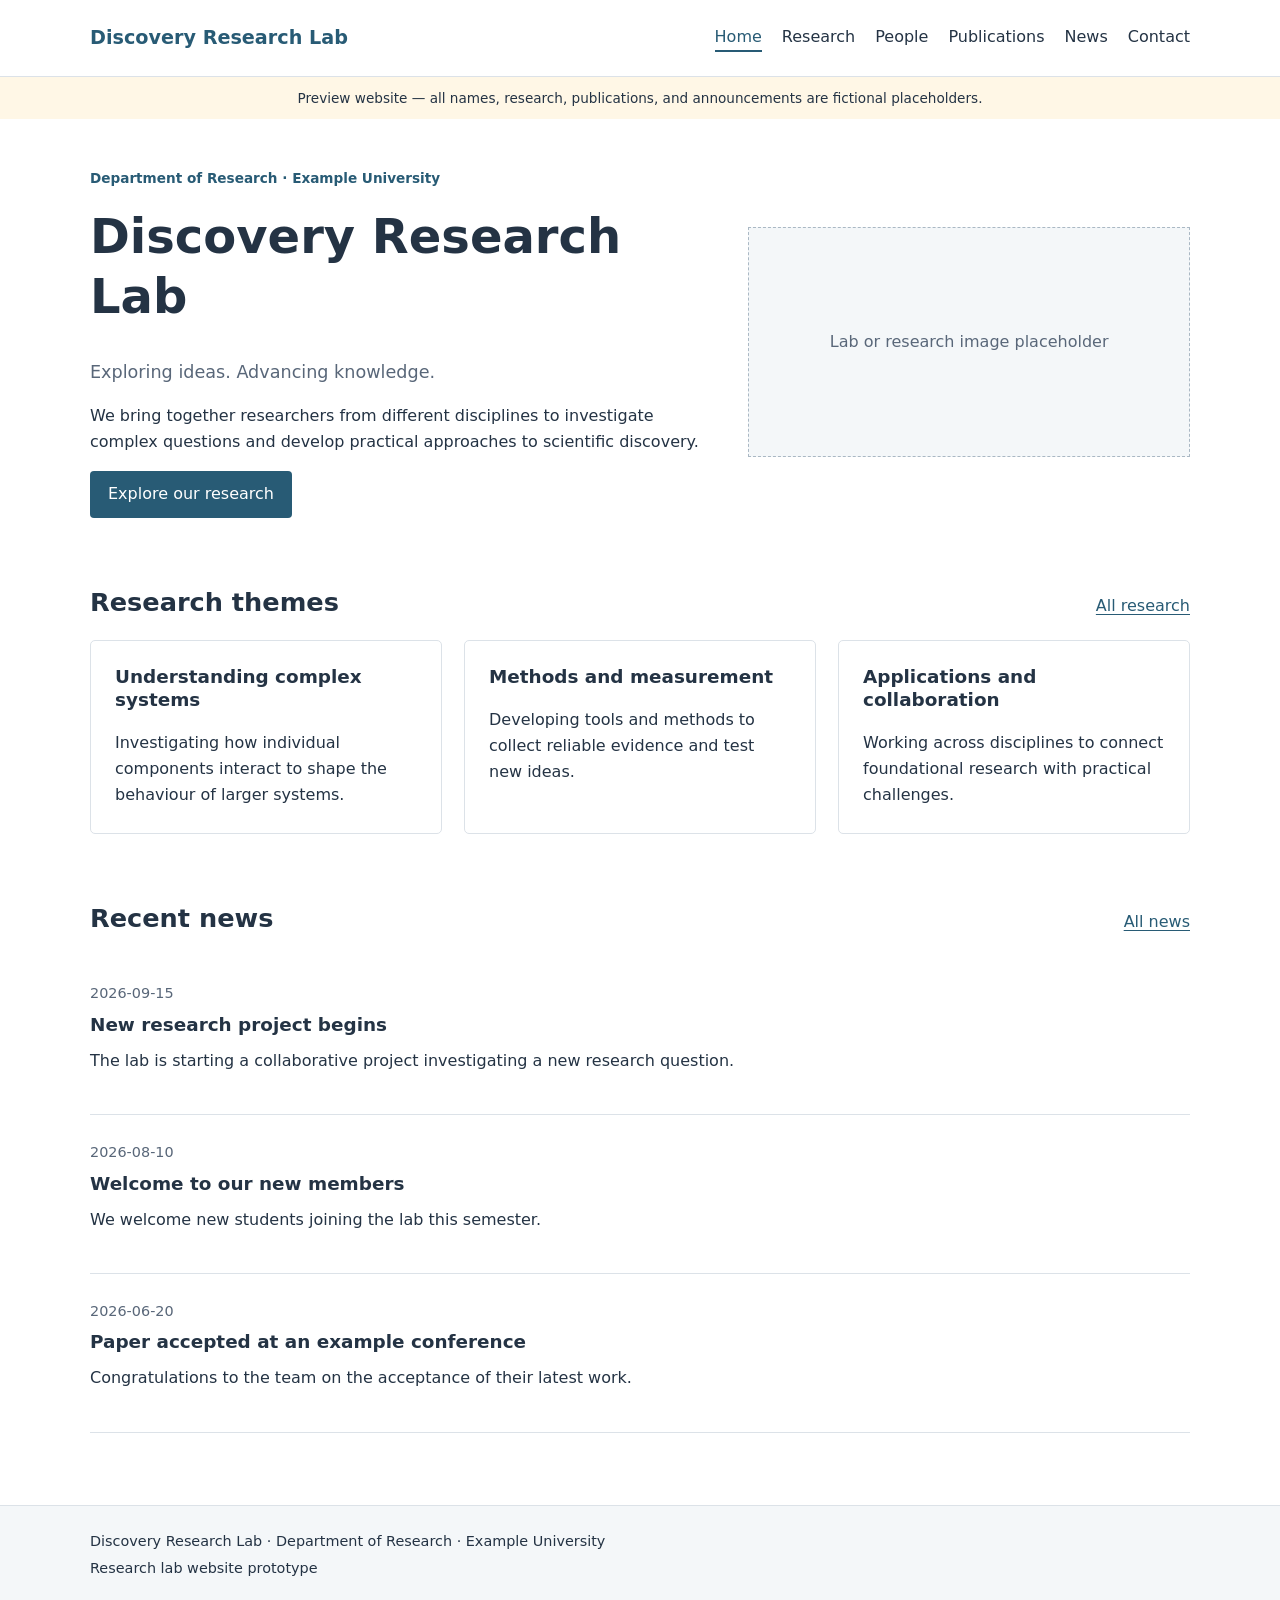
==== index.html @ 75588d53 "initial skeleton of the website" ====
<!doctype html>
<html lang="en">
<head>
<meta charset="utf-8">
<meta name="viewport" content="width=device-width, initial-scale=1">
<meta name="description" content="Research lab website prototype with sample content.">
<title>Home | Research Lab</title>
<link rel="stylesheet" href="assets/styles.css">
<script src="assets/site.js" defer></script>
</head>
<body data-page="index">
<a class="skip-link" href="#main">Skip to content</a>
<header class="site-header"><div class="container header-inner">
<a class="brand" href="index.html" id="lab-name">Research Lab</a>
<button class="menu-toggle" aria-label="Open navigation menu" aria-expanded="false" aria-controls="navigation" hidden><span class="menu-icon" aria-hidden="true"><span></span><span></span><span></span></span></button>
<nav id="navigation" aria-label="Main navigation"><a href="index.html" aria-current="page">Home</a><a href="research.html">Research</a><a href="people.html">People</a><a href="publications.html">Publications</a><a href="news.html">News</a><a href="contact.html">Contact</a></nav>
</div></header>
<div class="preview-banner" id="notice">Preview website — fictional sample content.</div>
<main id="main" class="container" tabindex="-1"><p role="status">Loading lab content…</p><noscript>This website needs JavaScript to display its content. Please enable JavaScript in your browser.</noscript></main>
<footer class="site-footer"><div class="container"><p id="footer-name">Research Lab</p><p>Research lab website prototype</p></div></footer>
</body>
</html>
---- assets/styles.css ----
:root { color-scheme: light; --ink: #243344; --muted: #596779; --line: #dce2e8; --accent: #285b75; --surface: #f4f7f9; }
* { box-sizing: border-box; }
body { margin: 0; color: var(--ink); background: white; font: 16px/1.65 system-ui, sans-serif; }
a { color: var(--accent); text-underline-offset: 3px; }
a:hover { text-decoration: underline; }
:focus-visible { outline: 3px solid #b55c13; outline-offset: 4px; }
.container { width: min(1100px, calc(100% - 40px)); margin-inline: auto; }
.site-header { border-bottom: 1px solid var(--line); }
.header-inner { display: flex; align-items: center; justify-content: space-between; gap: 24px; padding-block: 22px; flex-wrap: wrap; }
.brand { font-size: 1.2rem; font-weight: 700; text-decoration: none; }
nav { display: flex; flex-wrap: wrap; gap: 20px; }
nav a { color: var(--ink); text-decoration: none; }
nav a[aria-current] { color: var(--accent); border-bottom: 2px solid var(--accent); }
.preview-banner { background: #fff7e6; padding: 10px 20px; text-align: center; font-size: .85rem; }
main { padding-block: 48px 72px; min-height: 65vh; }
h1, h2, h3 { line-height: 1.25; }
h1 { font-size: clamp(2rem, 5vw, 3rem); margin-top: 0; }
h2 { font-size: 1.6rem; }
h3 { font-size: 1.15rem; }
p { margin-block: 0 16px; }
.lead { color: var(--muted); font-size: 1.1rem; max-width: 720px; }
.eyebrow { color: var(--accent); font-size: .85rem; font-weight: 600; }
.hero { display: grid; grid-template-columns: 1.4fr 1fr; align-items: center; gap: 40px; }
.placeholder { background: var(--surface); border: 1px dashed #aab8c4; display: grid; place-items: center; color: var(--muted); min-height: 230px; padding: 24px; text-align: center; }
section { margin-top: 48px; }
.grid { display: grid; grid-template-columns: repeat(3, minmax(0, 1fr)); gap: 22px; }
.card { border: 1px solid var(--line); border-radius: 5px; padding: 24px; overflow-wrap: anywhere; }
.card h3 { margin-top: 0; }
.card p:last-child { margin-bottom: 0; }
.section-heading { display: flex; justify-content: space-between; align-items: baseline; gap: 16px; flex-wrap: wrap; }
.list-item { padding-block: 24px; border-bottom: 1px solid var(--line); }
.list-item h3 { margin-block: 6px 12px; }
.meta { color: var(--muted); font-size: .9rem; }
.portrait { width: 100%; aspect-ratio: 4 / 3; object-fit: cover; min-height: 0; margin-bottom: 20px; }
.links { display: flex; gap: 20px; flex-wrap: wrap; }
.button { display: inline-block; padding: 10px 18px; background: var(--accent); color: white; border-radius: 4px; text-decoration: none; }
.address { white-space: pre-line; }
.site-footer { background: var(--surface); border-top: 1px solid var(--line); padding-block: 24px; font-size: .9rem; }
.site-footer p { margin-bottom: 4px; }
.skip-link { position: absolute; left: 12px; top: -100px; background: white; padding: 12px; z-index: 2; }
.skip-link:focus { top: 12px; }
.menu-toggle { display: none; width: 44px; height: 44px; padding: 10px; border: 0; background: transparent; color: var(--ink); cursor: pointer; border-radius: 4px; }
.menu-icon { display: flex; flex-direction: column; justify-content: center; gap: 5px; height: 100%; }
.menu-icon span { display: block; width: 24px; height: 2px; background: currentColor; }
.menu-toggle[aria-expanded="true"] .menu-icon span:first-child { transform: translateY(7px) rotate(45deg); }
.menu-toggle[aria-expanded="true"] .menu-icon span:nth-child(2) { opacity: 0; }
.menu-toggle[aria-expanded="true"] .menu-icon span:last-child { transform: translateY(-7px) rotate(-45deg); }
@media (max-width: 800px) { .grid { grid-template-columns: repeat(2, minmax(0, 1fr)); } .hero { grid-template-columns: 1fr; gap: 24px; } }
@media (max-width: 600px) {
  .container { width: calc(100% - 32px); } .header-inner { gap: 16px; }
  .brand { max-width: 70%; } .menu-toggle:not([hidden]) { display: block; }
  nav { width: 100%; flex-direction: column; gap: 12px; }
  nav[data-collapsed="true"] { display: none; }
  nav a { padding-block: 4px; } .grid { grid-template-columns: 1fr; }
  main { padding-block: 32px 48px; } section { margin-top: 36px; }
}
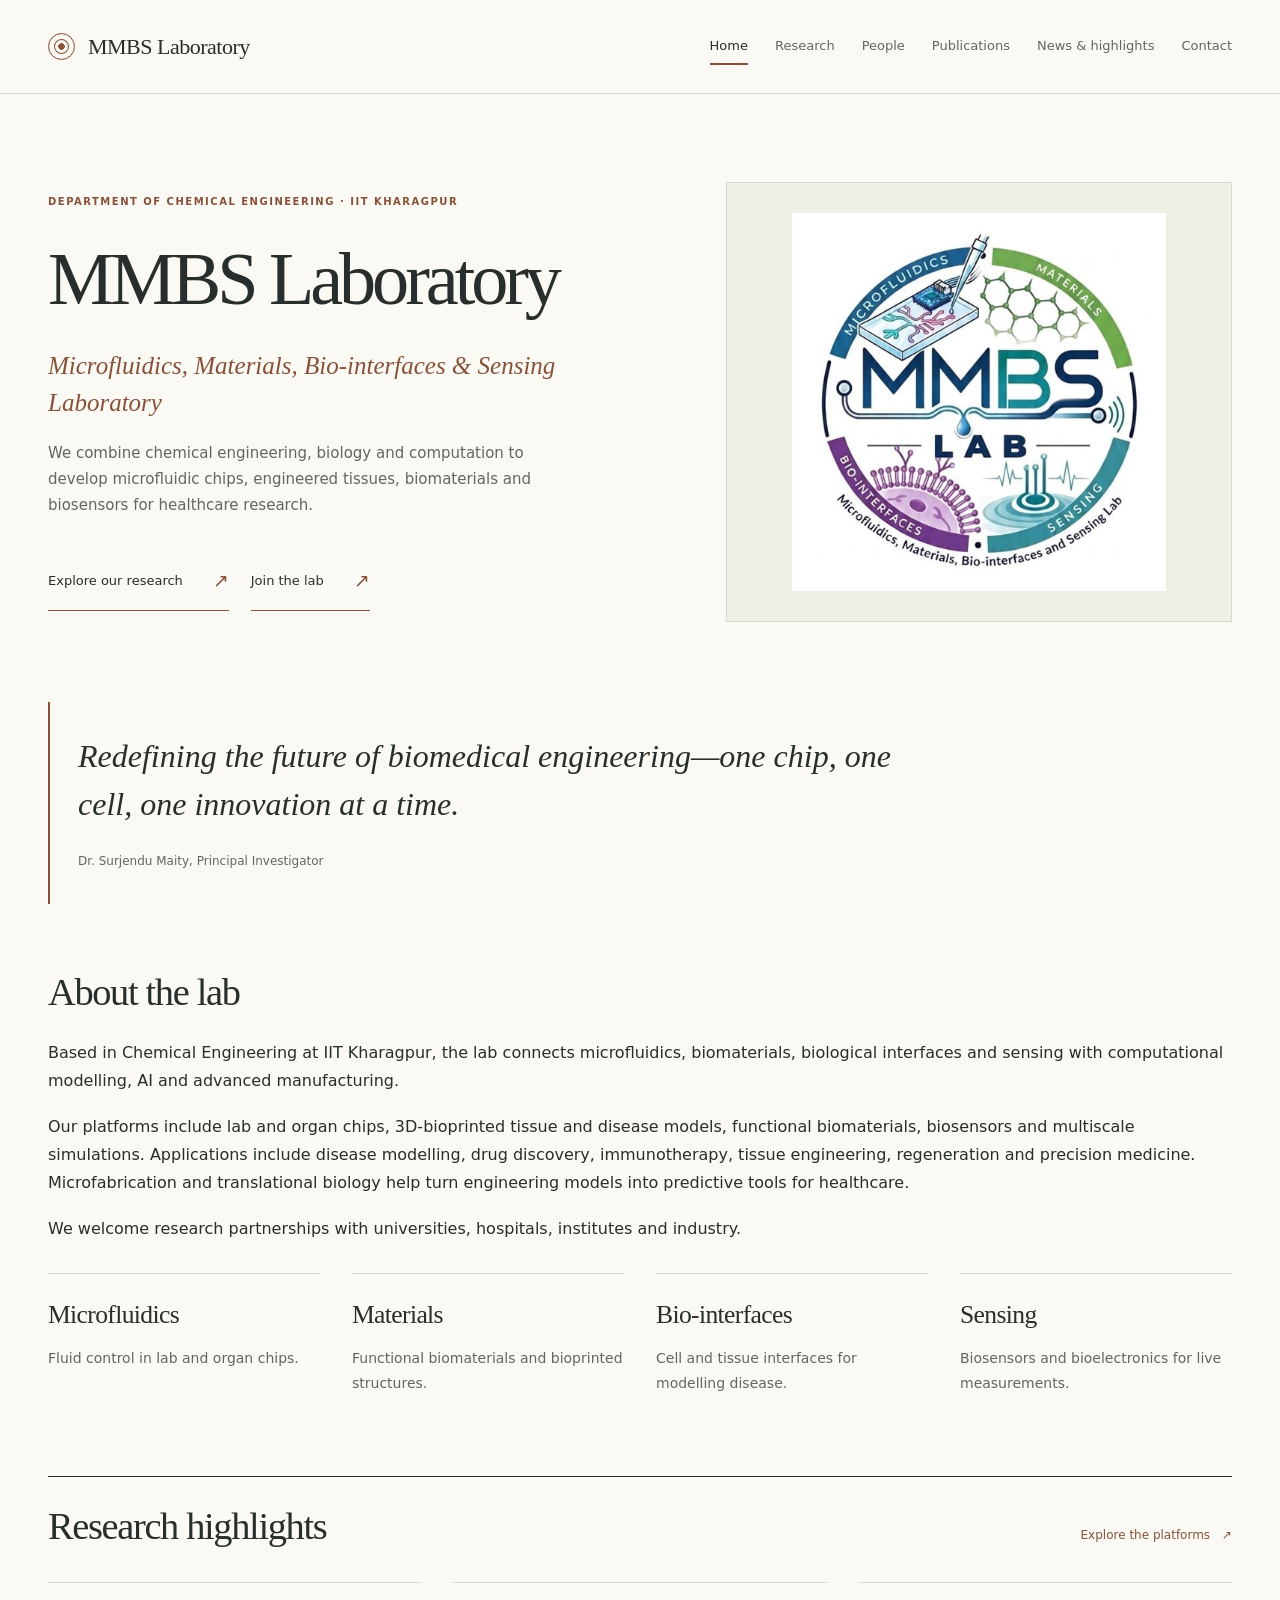
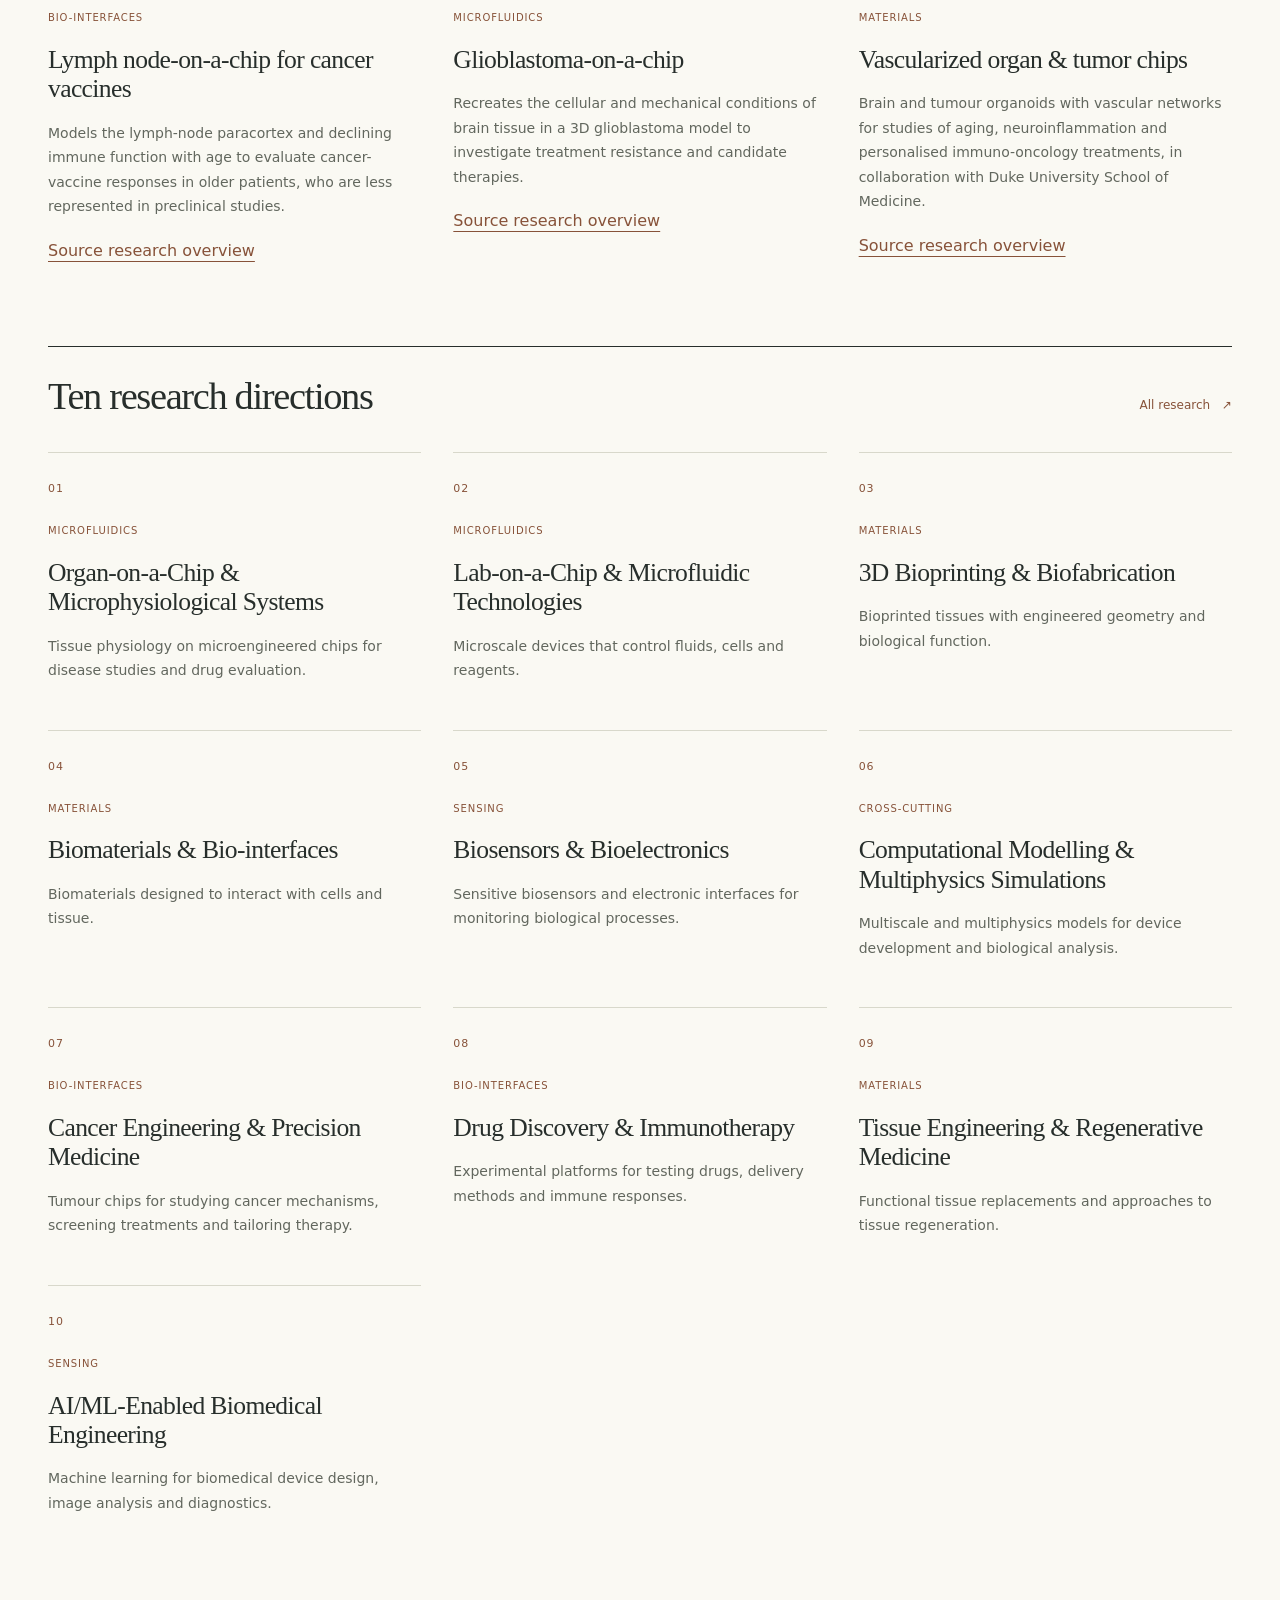
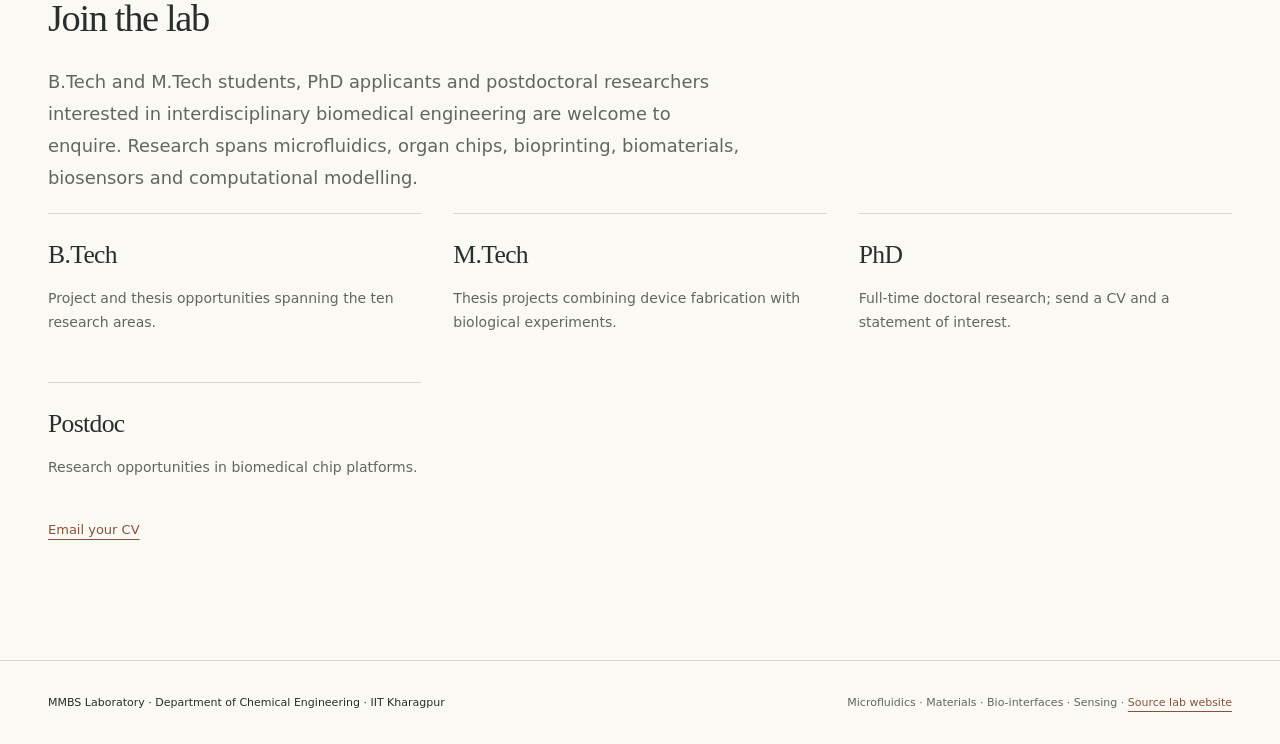
==== commit 6dc2904d: "Import MMBS lab content and update website UI" ====
--- a/index.html
+++ b/index.html
@@ -3,20 +3,21 @@
 <head>
 <meta charset="utf-8">
 <meta name="viewport" content="width=device-width, initial-scale=1">
-<meta name="description" content="Research lab website prototype with sample content.">
-<title>Home | Research Lab</title>
+<meta name="description" content="MMBS Laboratory at IIT Kharagpur: microfluidics, biomaterials, organ chips and biosensing, led by Dr. Surjendu Maity.">
+<title>Home | MMBS Laboratory</title>
+<link rel="icon" href="assets/images/mmbs-logo.png" type="image/png">
 <link rel="stylesheet" href="assets/styles.css">
 <script src="assets/site.js" defer></script>
 </head>
 <body data-page="index">
 <a class="skip-link" href="#main">Skip to content</a>
 <header class="site-header"><div class="container header-inner">
-<a class="brand" href="index.html" id="lab-name">Research Lab</a>
+<a class="brand" href="index.html" id="lab-name">MMBS Laboratory</a>
 <button class="menu-toggle" aria-label="Open navigation menu" aria-expanded="false" aria-controls="navigation" hidden><span class="menu-icon" aria-hidden="true"><span></span><span></span><span></span></span></button>
-<nav id="navigation" aria-label="Main navigation"><a href="index.html" aria-current="page">Home</a><a href="research.html">Research</a><a href="people.html">People</a><a href="publications.html">Publications</a><a href="news.html">News</a><a href="contact.html">Contact</a></nav>
+<nav id="navigation" aria-label="Main navigation"><a href="index.html" aria-current="page">Home</a><a href="research.html">Research</a><a href="people.html">People</a><a href="publications.html">Publications</a><a href="news.html">News &amp; highlights</a><a href="contact.html">Contact</a></nav>
 </div></header>
-<div class="preview-banner" id="notice">Preview website — fictional sample content.</div>
+<div class="preview-banner" id="notice" hidden></div>
 <main id="main" class="container" tabindex="-1"><p role="status">Loading lab content…</p><noscript>This website needs JavaScript to display its content. Please enable JavaScript in your browser.</noscript></main>
-<footer class="site-footer"><div class="container"><p id="footer-name">Research Lab</p><p>Research lab website prototype</p></div></footer>
+<footer class="site-footer"><div class="container"><p id="footer-name">MMBS Laboratory</p><p>Department of Chemical Engineering &middot; IIT Kharagpur</p></div></footer>
 </body>
 </html>
--- a/assets/styles.css
+++ b/assets/styles.css
@@ -1,56 +1,108 @@
-:root { color-scheme: light; --ink: #243344; --muted: #596779; --line: #dce2e8; --accent: #285b75; --surface: #f4f7f9; }
+/* Shared editorial identity for all six page shells. */
+:root { color-scheme: light; --ink: #272e2b; --muted: #62675e; --line: #d8d8cb; --accent: #875239; --surface: #efefe6; --paper: #faf9f3; --serif: Georgia, 'Times New Roman', serif; }
 * { box-sizing: border-box; }
-body { margin: 0; color: var(--ink); background: white; font: 16px/1.65 system-ui, sans-serif; }
-a { color: var(--accent); text-underline-offset: 3px; }
-a:hover { text-decoration: underline; }
-:focus-visible { outline: 3px solid #b55c13; outline-offset: 4px; }
-.container { width: min(1100px, calc(100% - 40px)); margin-inline: auto; }
+.hero > *, .grid > * { min-width: 0; }
+h1, h2, h3, .brand { overflow-wrap: anywhere; }
+body { margin: 0; color: var(--ink); background: var(--paper); font: 16px/1.75 'Segoe UI', system-ui, sans-serif; -webkit-font-smoothing: antialiased; }
+a { color: var(--accent); text-underline-offset: 5px; text-decoration-thickness: 1px; }
+a:hover { color: var(--ink); }
+:focus-visible { outline: 2px solid var(--accent); outline-offset: 5px; }
+::selection { background: #dfddc9; color: var(--ink); }
+[hidden] { display: none !important; }
+.container { width: min(1200px, calc(100% - 96px)); margin-inline: auto; }
 .site-header { border-bottom: 1px solid var(--line); }
-.header-inner { display: flex; align-items: center; justify-content: space-between; gap: 24px; padding-block: 22px; flex-wrap: wrap; }
-.brand { font-size: 1.2rem; font-weight: 700; text-decoration: none; }
-nav { display: flex; flex-wrap: wrap; gap: 20px; }
-nav a { color: var(--ink); text-decoration: none; }
-nav a[aria-current] { color: var(--accent); border-bottom: 2px solid var(--accent); }
-.preview-banner { background: #fff7e6; padding: 10px 20px; text-align: center; font-size: .85rem; }
-main { padding-block: 48px 72px; min-height: 65vh; }
-h1, h2, h3 { line-height: 1.25; }
-h1 { font-size: clamp(2rem, 5vw, 3rem); margin-top: 0; }
-h2 { font-size: 1.6rem; }
-h3 { font-size: 1.15rem; }
-p { margin-block: 0 16px; }
-.lead { color: var(--muted); font-size: 1.1rem; max-width: 720px; }
-.eyebrow { color: var(--accent); font-size: .85rem; font-weight: 600; }
-.hero { display: grid; grid-template-columns: 1.4fr 1fr; align-items: center; gap: 40px; }
-.placeholder { background: var(--surface); border: 1px dashed #aab8c4; display: grid; place-items: center; color: var(--muted); min-height: 230px; padding: 24px; text-align: center; }
-section { margin-top: 48px; }
-.grid { display: grid; grid-template-columns: repeat(3, minmax(0, 1fr)); gap: 22px; }
-.card { border: 1px solid var(--line); border-radius: 5px; padding: 24px; overflow-wrap: anywhere; }
-.card h3 { margin-top: 0; }
+.header-inner { display: flex; align-items: center; justify-content: space-between; gap: 32px; padding-block: 28px; flex-wrap: wrap; }
+.brand { display: flex; align-items: center; gap: 13px; max-width: 390px; font: 22px/1.25 var(--serif); letter-spacing: -.5px; color: var(--ink); text-decoration: none; }
+.brand::before { content: ''; flex: 0 0 25px; width: 25px; height: 25px; border: 1px solid var(--accent); border-radius: 50%; background: radial-gradient(circle at center, var(--accent) 0 3px, transparent 3.5px); box-shadow: inset 0 0 0 5px var(--paper), inset 0 0 0 6px var(--accent); }
+nav { display: flex; flex-wrap: wrap; gap: 27px; }
+nav a { position: relative; padding-block: 7px; color: var(--muted); font-size: 13px; text-decoration: none; }
+nav a:hover, nav a[aria-current] { color: var(--ink); }
+nav a[aria-current]::after { content: ''; position: absolute; height: 2px; background: var(--accent); left: 0; right: 0; bottom: 0; }
+.preview-banner { padding: 9px 24px; text-align: center; color: var(--muted); background: var(--surface); font-size: 11px; letter-spacing: .025em; border-bottom: 1px solid var(--line); }
+main { padding-block: 76px 100px; min-height: 70vh; }
+h1, h2, h3 { font-family: var(--serif); font-weight: 400; line-height: 1.15; }
+h1 { font-size: clamp(3rem, 5.8vw, 5.4rem); letter-spacing: -.055em; margin: 0 0 24px; max-width: 850px; }
+h2 { font-size: clamp(1.8rem, 3vw, 2.45rem); letter-spacing: -.035em; margin: 0 0 25px; }
+h3 { font-size: 1.6rem; letter-spacing: -.025em; }
+p { margin-block: 0 18px; }
+.lead { color: var(--muted); font-size: 1.12rem; max-width: 700px; line-height: 1.8; }
+.eyebrow { color: var(--accent); font-size: 10px; letter-spacing: .15em; text-transform: uppercase; font-weight: 600; margin-bottom: 27px; }
+.hero { display: grid; grid-template-columns: 1.2fr 1fr; align-items: center; gap: 70px; padding-block: 12px 32px; }
+.hero h1 { max-width: 650px; }
+.hero .lead { color: var(--accent); font: italic 25px/1.5 var(--serif); }
+.hero > div:first-child > p:not(.eyebrow):not(.lead) { max-width: 540px; color: var(--muted); font-size: 15px; }
+.placeholder { background: var(--surface); display: grid; place-items: center; color: var(--muted); min-height: 230px; padding: 24px; text-align: center; border: 1px solid var(--line); font-size: 12px; }
+.hero .placeholder { position: relative; min-height: 420px; overflow: hidden; padding: 24px; align-items: end; font-size: 10px; letter-spacing: .12em; text-transform: uppercase; background: repeating-linear-gradient(0deg, transparent 0 39px, #d8d8cb55 39px 40px), repeating-linear-gradient(90deg, transparent 0 39px, #d8d8cb55 39px 40px), var(--surface); }
+.hero .placeholder::before, .hero .placeholder::after { content: ''; position: absolute; width: 240px; height: 240px; top: 50%; left: 50%; border: 1px solid #879080; border-radius: 50%; }
+.hero .placeholder::before { transform: translate(-65%, -60%); box-shadow: 0 0 0 22px #efefe680, 0 0 0 23px #a1a58f, 0 0 0 45px #efefe680, 0 0 0 46px #b4b69e; }
+.hero .placeholder::after { transform: translate(-30%, -45%); border-color: var(--accent); background: radial-gradient(circle at 30% 25%, var(--accent) 0 4px, transparent 5px), radial-gradient(circle at 75% 65%, var(--ink) 0 3px, transparent 4px); }
+section { margin-top: 66px; }
+.section-heading { display: flex; justify-content: space-between; align-items: baseline; gap: 16px; flex-wrap: wrap; border-top: 1px solid var(--ink); padding-top: 27px; margin-bottom: 9px; }
+.section-heading > a { font-size: 12px; text-decoration: none; }
+.section-heading > a::after { content: ' ↗'; margin-left: 8px; }
+.grid { display: grid; grid-template-columns: repeat(3, minmax(0, 1fr)); gap: 32px; }
+.card { border-top: 1px solid var(--line); padding: 26px 0 15px; overflow-wrap: anywhere; }
+.card h3 { margin-top: 0; margin-bottom: 17px; }
+.card p { font-size: 14px; color: var(--muted); }
 .card p:last-child { margin-bottom: 0; }
-.section-heading { display: flex; justify-content: space-between; align-items: baseline; gap: 16px; flex-wrap: wrap; }
-.list-item { padding-block: 24px; border-bottom: 1px solid var(--line); }
-.list-item h3 { margin-block: 6px 12px; }
-.meta { color: var(--muted); font-size: .9rem; }
-.portrait { width: 100%; aspect-ratio: 4 / 3; object-fit: cover; min-height: 0; margin-bottom: 20px; }
-.links { display: flex; gap: 20px; flex-wrap: wrap; }
-.button { display: inline-block; padding: 10px 18px; background: var(--accent); color: white; border-radius: 4px; text-decoration: none; }
+body[data-page='index'] .research-directions { counter-reset: themes; }
+body[data-page='index'] .research-directions > .card::before { counter-increment: themes; content: counter(themes, decimal-leading-zero); display: block; font-size: 11px; letter-spacing: .08em; color: var(--accent); margin-bottom: 24px; }
+.list-item { padding-block: 27px; border-bottom: 1px solid var(--line); }
+.list-item h3 { margin-block: 8px 12px; max-width: 850px; }
+.list-item p { color: var(--muted); max-width: 850px; font-size: 14px; }
+.meta { color: var(--muted); font-size: 12px; letter-spacing: .03em; }
+time.meta { color: var(--accent); font-variant-numeric: tabular-nums; }
+.portrait { width: 100%; aspect-ratio: 4 / 3; object-fit: cover; min-height: 0; margin-bottom: 24px; }
+.placeholder.portrait { background: linear-gradient(135deg, #eeede2, #e0e3d7); border: 0; font-family: var(--serif); font-style: italic; color: #646c5d; }
+.links { display: flex; gap: 22px; flex-wrap: wrap; font-size: 12px; }
+.links:empty { display: none; }
+.button { display: inline-flex; align-items: center; gap: 30px; margin-top: 16px; padding: 12px 0; color: var(--ink); border-bottom: 1px solid var(--accent); font-size: 13px; text-decoration: none; }
+.button::after { content: '↗'; color: var(--accent); font-size: 19px; }
+.button:hover { color: var(--accent); }
 .address { white-space: pre-line; }
-.site-footer { background: var(--surface); border-top: 1px solid var(--line); padding-block: 24px; font-size: .9rem; }
-.site-footer p { margin-bottom: 4px; }
-.skip-link { position: absolute; left: 12px; top: -100px; background: white; padding: 12px; z-index: 2; }
+body[data-page='research'] main > section { padding-top: 30px; border-top: 1px solid var(--line); }
+body[data-page='publications'] main > section { display: grid; grid-template-columns: 140px minmax(0, 1fr); column-gap: 35px; border-top: 1px solid var(--ink); padding-top: 24px; }
+body[data-page='publications'] main > section > h2 { grid-column: 1; grid-row: 1; color: var(--accent); font-style: italic; }
+body[data-page='publications'] .list-item { grid-column: 2; padding-top: 0; margin-bottom: 25px; }
+body[data-page='contact'] .card h2 { font-size: 1.65rem; }
+body[data-page='contact'] .card a { overflow-wrap: anywhere; }
+.site-footer { border-top: 1px solid var(--line); padding-block: 32px; color: var(--muted); font-size: 11px; }
+.site-footer .container { display: flex; justify-content: space-between; align-items: baseline; gap: 24px; }
+.site-footer p { margin: 0; }
+.site-footer #footer-name { color: var(--ink); }
+.skip-link { position: absolute; left: 12px; top: -100px; background: var(--paper); padding: 12px; z-index: 2; }
 .skip-link:focus { top: 12px; }
-.menu-toggle { display: none; width: 44px; height: 44px; padding: 10px; border: 0; background: transparent; color: var(--ink); cursor: pointer; border-radius: 4px; }
+.menu-toggle { display: none; width: 44px; height: 44px; padding: 10px; border: 1px solid var(--line); background: transparent; color: var(--ink); cursor: pointer; }
 .menu-icon { display: flex; flex-direction: column; justify-content: center; gap: 5px; height: 100%; }
-.menu-icon span { display: block; width: 24px; height: 2px; background: currentColor; }
-.menu-toggle[aria-expanded="true"] .menu-icon span:first-child { transform: translateY(7px) rotate(45deg); }
-.menu-toggle[aria-expanded="true"] .menu-icon span:nth-child(2) { opacity: 0; }
-.menu-toggle[aria-expanded="true"] .menu-icon span:last-child { transform: translateY(-7px) rotate(-45deg); }
-@media (max-width: 800px) { .grid { grid-template-columns: repeat(2, minmax(0, 1fr)); } .hero { grid-template-columns: 1fr; gap: 24px; } }
-@media (max-width: 600px) {
-  .container { width: calc(100% - 32px); } .header-inner { gap: 16px; }
-  .brand { max-width: 70%; } .menu-toggle:not([hidden]) { display: block; }
-  nav { width: 100%; flex-direction: column; gap: 12px; }
-  nav[data-collapsed="true"] { display: none; }
-  nav a { padding-block: 4px; } .grid { grid-template-columns: 1fr; }
-  main { padding-block: 32px 48px; } section { margin-top: 36px; }
-}
+.menu-icon span { display: block; width: 22px; height: 1px; background: currentColor; }
+.menu-toggle[aria-expanded='true'] .menu-icon span:first-child { transform: translateY(6px) rotate(45deg); }
+.menu-toggle[aria-expanded='true'] .menu-icon span:nth-child(2) { opacity: 0; }
+.menu-toggle[aria-expanded='true'] .menu-icon span:last-child { transform: translateY(-6px) rotate(-45deg); }
+@media (max-width: 1000px) { .container { width: calc(100% - 64px); } .header-inner { gap: 20px; } nav { gap: 20px; } .hero { gap: 35px; } .hero .placeholder { min-height: 360px; } }
+@media (max-width: 800px) { .grid { grid-template-columns: repeat(2, minmax(0, 1fr)); } .hero { grid-template-columns: 1fr; gap: 35px; } .hero .placeholder { min-height: 330px; } .header-inner { padding-block: 20px; } main { padding-block: 50px 70px; } }
+@media (max-width: 600px) { .container { width: calc(100% - 40px); } .header-inner { gap: 15px; } .brand { max-width: 75%; font-size: 19px; } .menu-toggle:not([hidden]) { display: block; } nav { width: 100%; flex-direction: column; gap: 5px; padding-top: 8px; } nav[data-collapsed='true'] { display: none; } nav a { padding-block: 9px; } nav a[aria-current]::after { right: auto; width: 24px; } .grid { grid-template-columns: 1fr; gap: 16px; } main { padding-block: 38px 56px; } h1 { font-size: 3.1rem; } section { margin-top: 44px; } .hero { padding-top: 0; } .hero .placeholder { min-height: 320px; } .preview-banner { font-size: 10px; padding-inline: 20px; } .site-footer .container { flex-direction: column; gap: 8px; } body[data-page='publications'] main > section { grid-template-columns: 1fr; gap: 0; } body[data-page='publications'] main > section > h2 { grid-row: auto; } body[data-page='publications'] .list-item { grid-column: 1; } }
+@media print { body { background: white; color: black; } .container { width: 100%; } .menu-toggle, .preview-banner, .hero .placeholder { display: none !important; } main { padding-block: 24px; } .card, .list-item { break-inside: avoid; } .site-footer { margin-top: 24px; } }
+
+/* Content extensions share the same editorial system. */
+p.meta, .card p.meta, .list-item p.meta { font-size: 12px; }
+.list-item, .lead, .preview-banner, .site-footer p { min-width: 0; overflow-wrap: anywhere; }
+.hero-image { display: block; width: 100%; max-height: 440px; object-fit: contain; padding: 30px; background: var(--surface); border: 1px solid var(--line); }
+blockquote { margin: 48px 0 0; padding: 30px 0 30px 28px; border-left: 2px solid var(--accent); max-width: 850px; }
+blockquote p { font: italic clamp(1.4rem, 3vw, 2rem)/1.5 var(--serif); }
+blockquote cite { font-size: 12px; color: var(--muted); font-style: normal; }
+.pillars { grid-template-columns: repeat(4, minmax(0, 1fr)); margin-top: 30px; }
+.card p.tag { font-size: 10px; text-transform: uppercase; letter-spacing: .09em; color: var(--accent); }
+.person-card { display: grid; grid-template-columns: minmax(180px, 280px) minmax(0, 1fr); gap: 40px; }
+.person-card:not(:has(.portrait)) { grid-template-columns: 1fr; }
+.person-card .portrait { aspect-ratio: 3 / 4; }
+.person-card h4 { font-size: 12px; font-weight: 600; margin-top: 28px; }
+.timeline { list-style: none; padding: 0; margin: 0 0 24px; }
+.timeline li { display: grid; grid-template-columns: 140px minmax(0, 1fr); gap: 20px; border-top: 1px solid var(--line); padding-block: 12px; font-size: 13px; }
+.timeline strong { font-weight: 500; color: var(--accent); }
+.timeline span { color: var(--muted); }
+.contact-grid { grid-template-columns: repeat(2, minmax(0, 1fr)); }
+.join-action { margin-top: 24px; font-size: 13px; }
+.empty-state { padding-block: 24px; color: var(--muted); }
+@media (max-width: 800px) { .pillars { grid-template-columns: repeat(2, minmax(0, 1fr)); } .person-card { gap: 24px; grid-template-columns: 200px minmax(0, 1fr); } }
+@media (max-width: 600px) { .pillars, .contact-grid, .person-card { grid-template-columns: 1fr; } .person-card .portrait { max-width: 280px; } .timeline li { grid-template-columns: 1fr; gap: 4px; } .hero-image { max-height: 340px; padding: 20px; } }
+@media print { #navigation { display: none !important; } .hero-image { max-height: 240px; } }
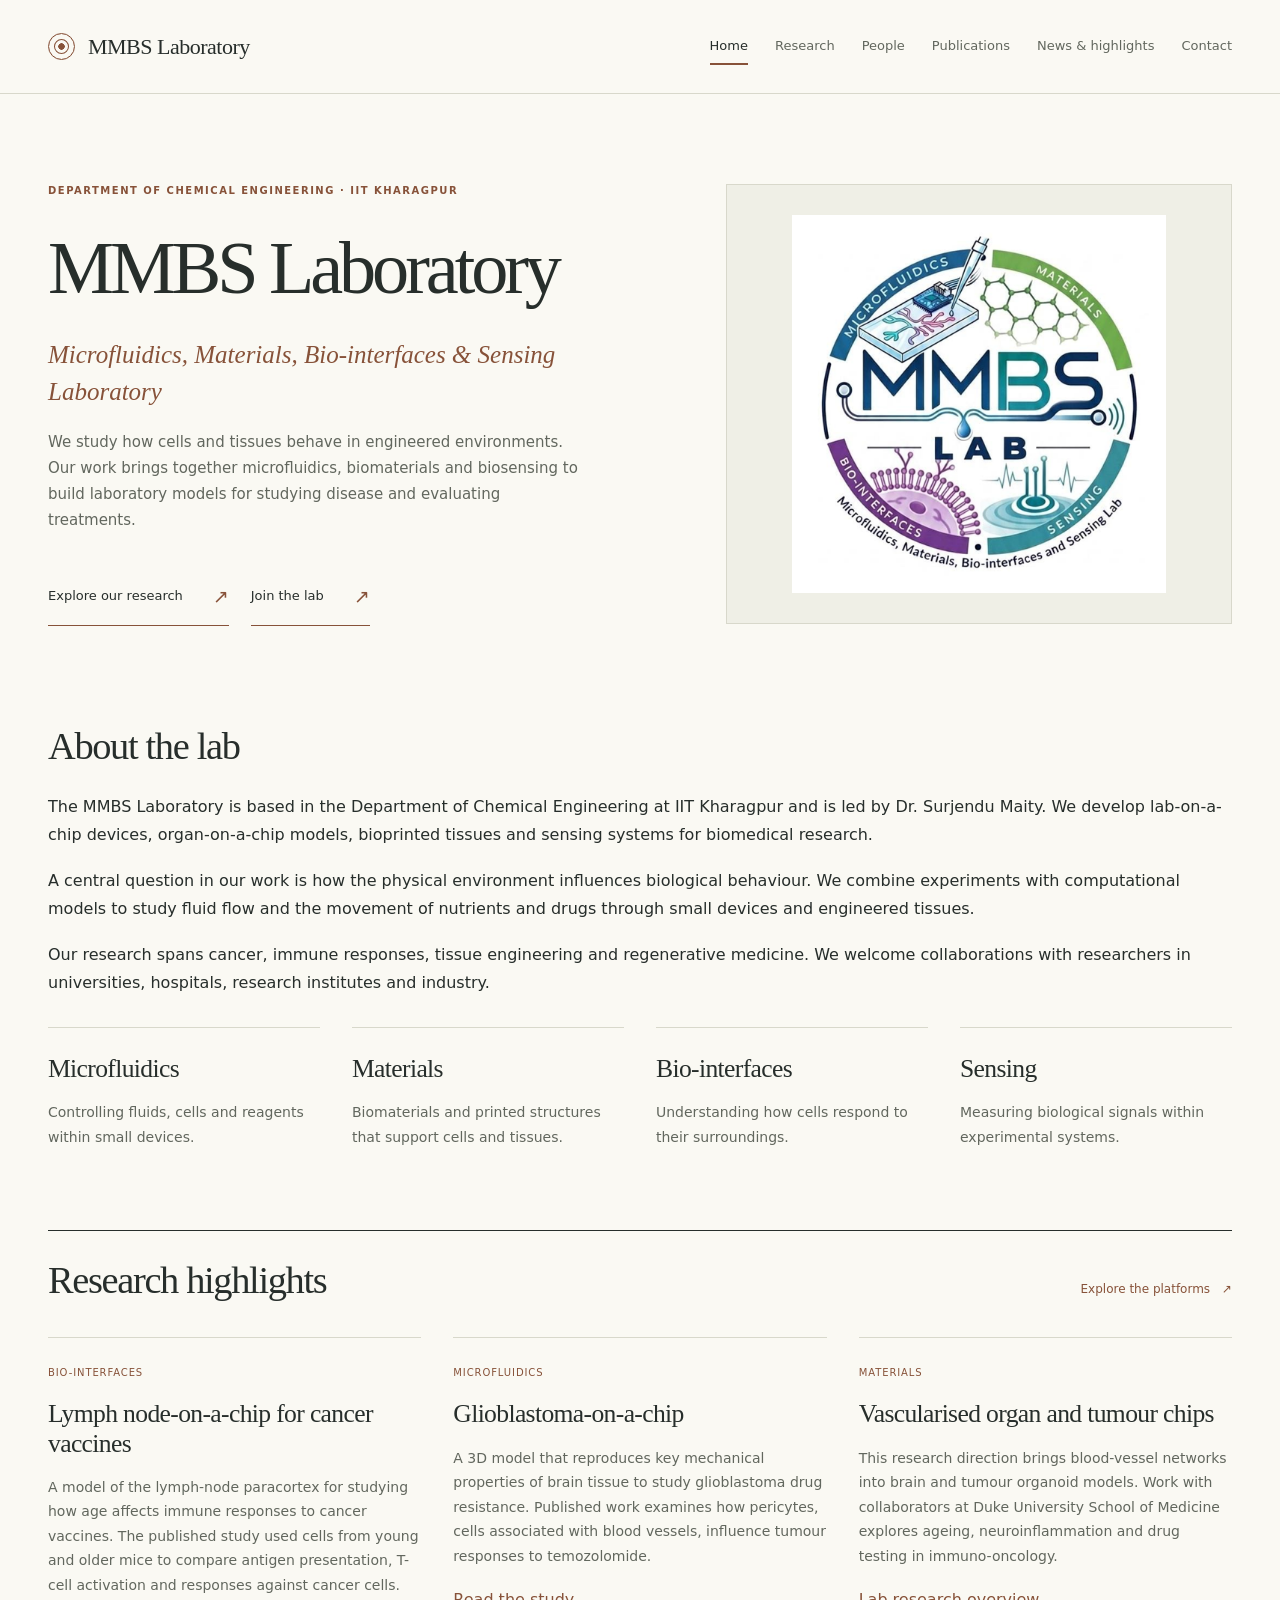
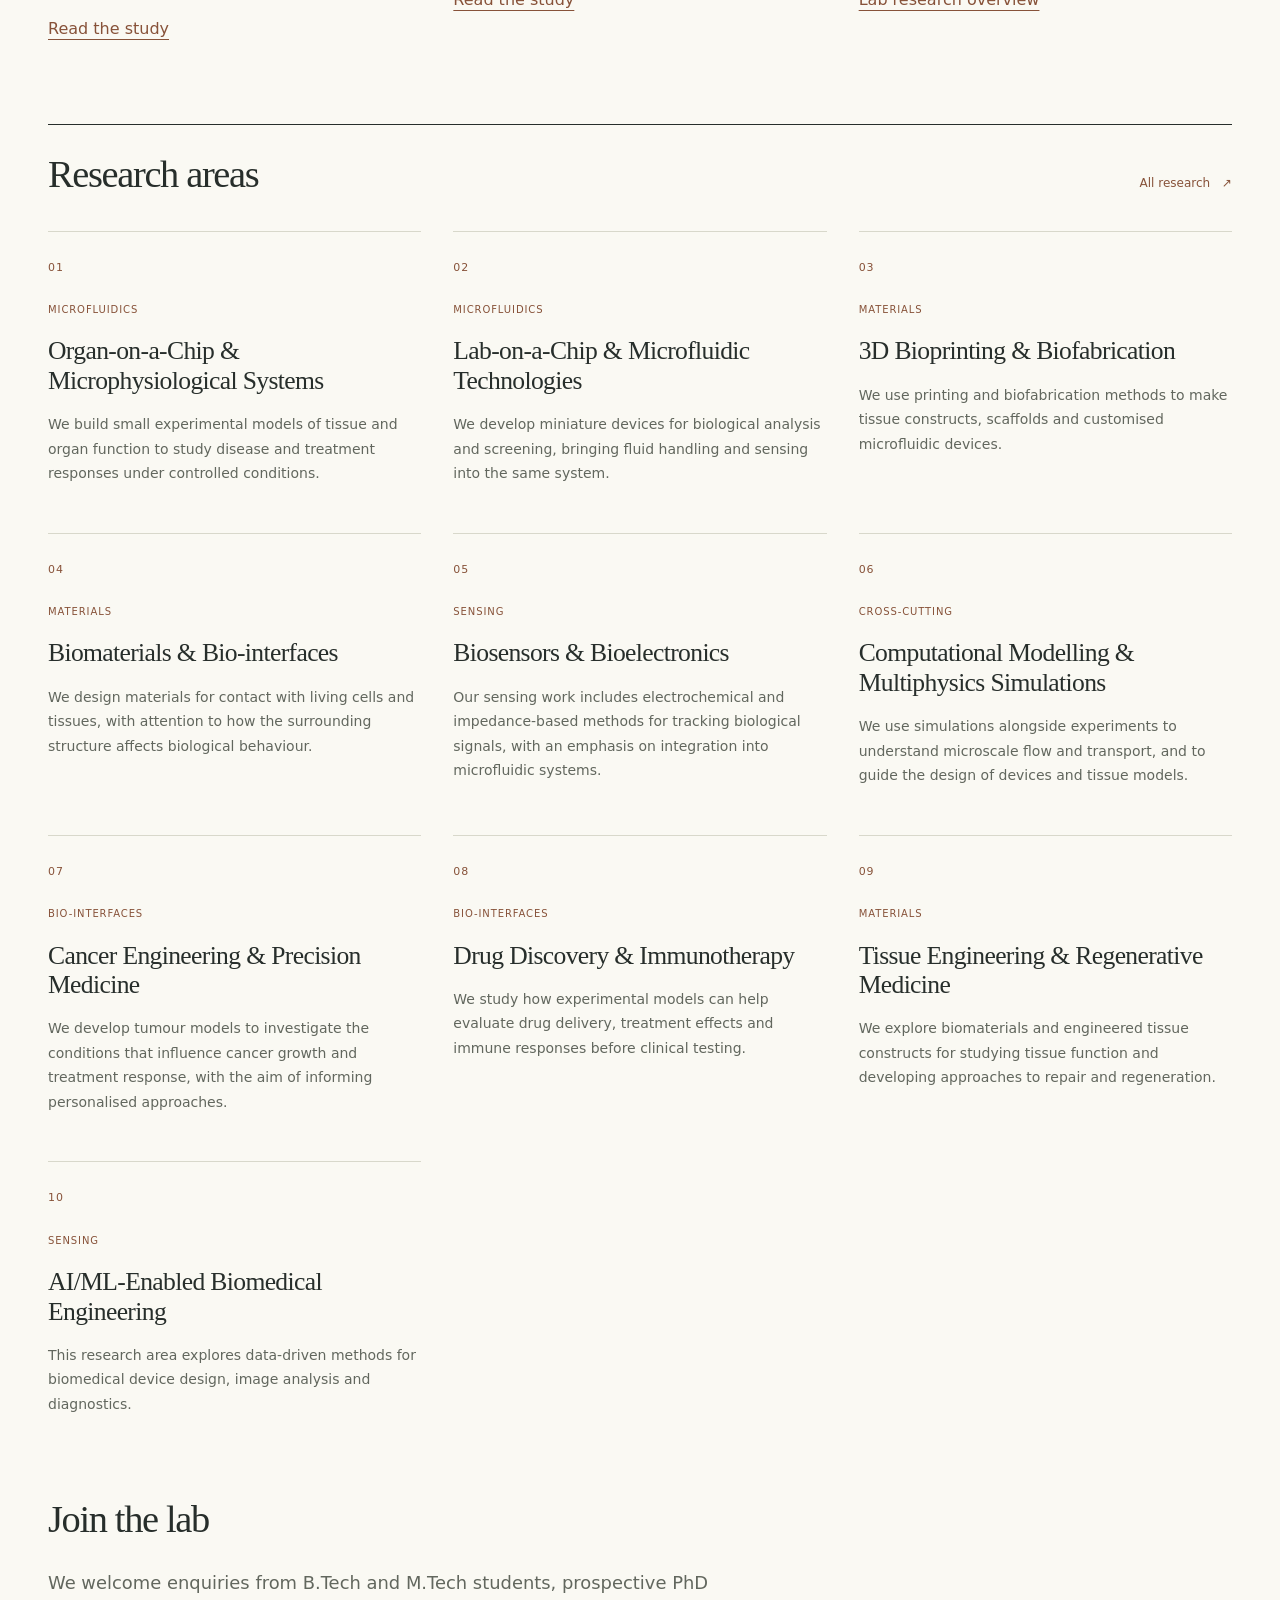
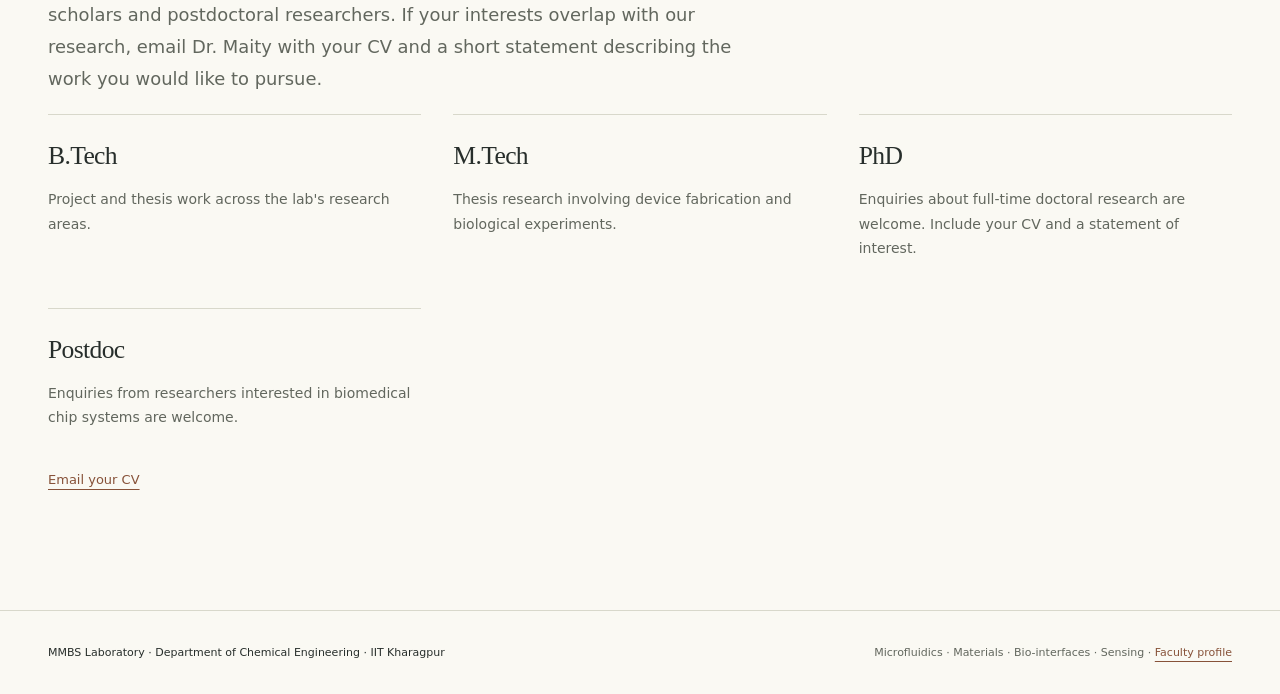
==== commit 8b8a36f8: "Refine lab copy and document factual sources" ====
--- a/index.html
+++ b/index.html
@@ -3,7 +3,7 @@
 <head>
 <meta charset="utf-8">
 <meta name="viewport" content="width=device-width, initial-scale=1">
-<meta name="description" content="MMBS Laboratory at IIT Kharagpur: microfluidics, biomaterials, organ chips and biosensing, led by Dr. Surjendu Maity.">
+<meta name="description" content="Microfluidic devices, tissue models and biosensors for biomedical research. MMBS Laboratory, Chemical Engineering, IIT Kharagpur.">
 <title>Home | MMBS Laboratory</title>
 <link rel="icon" href="assets/images/mmbs-logo.png" type="image/png">
 <link rel="stylesheet" href="assets/styles.css">
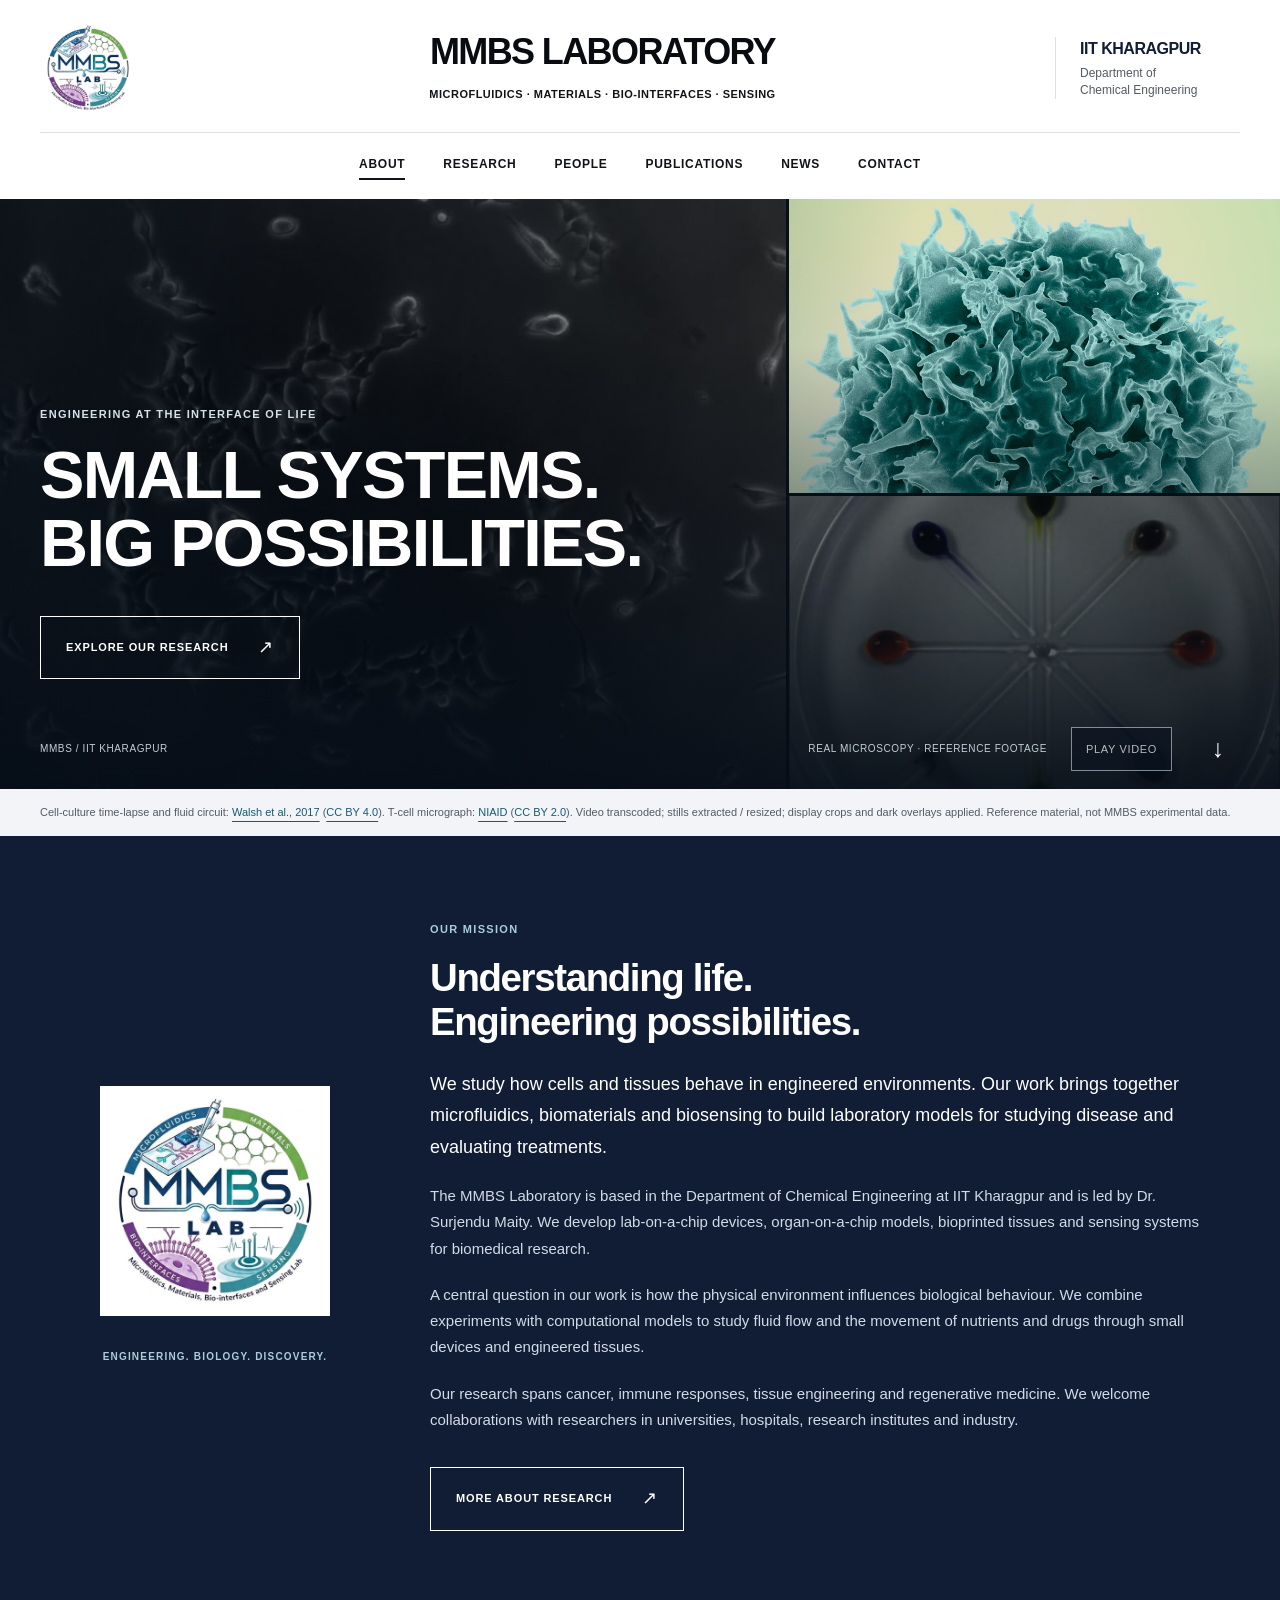
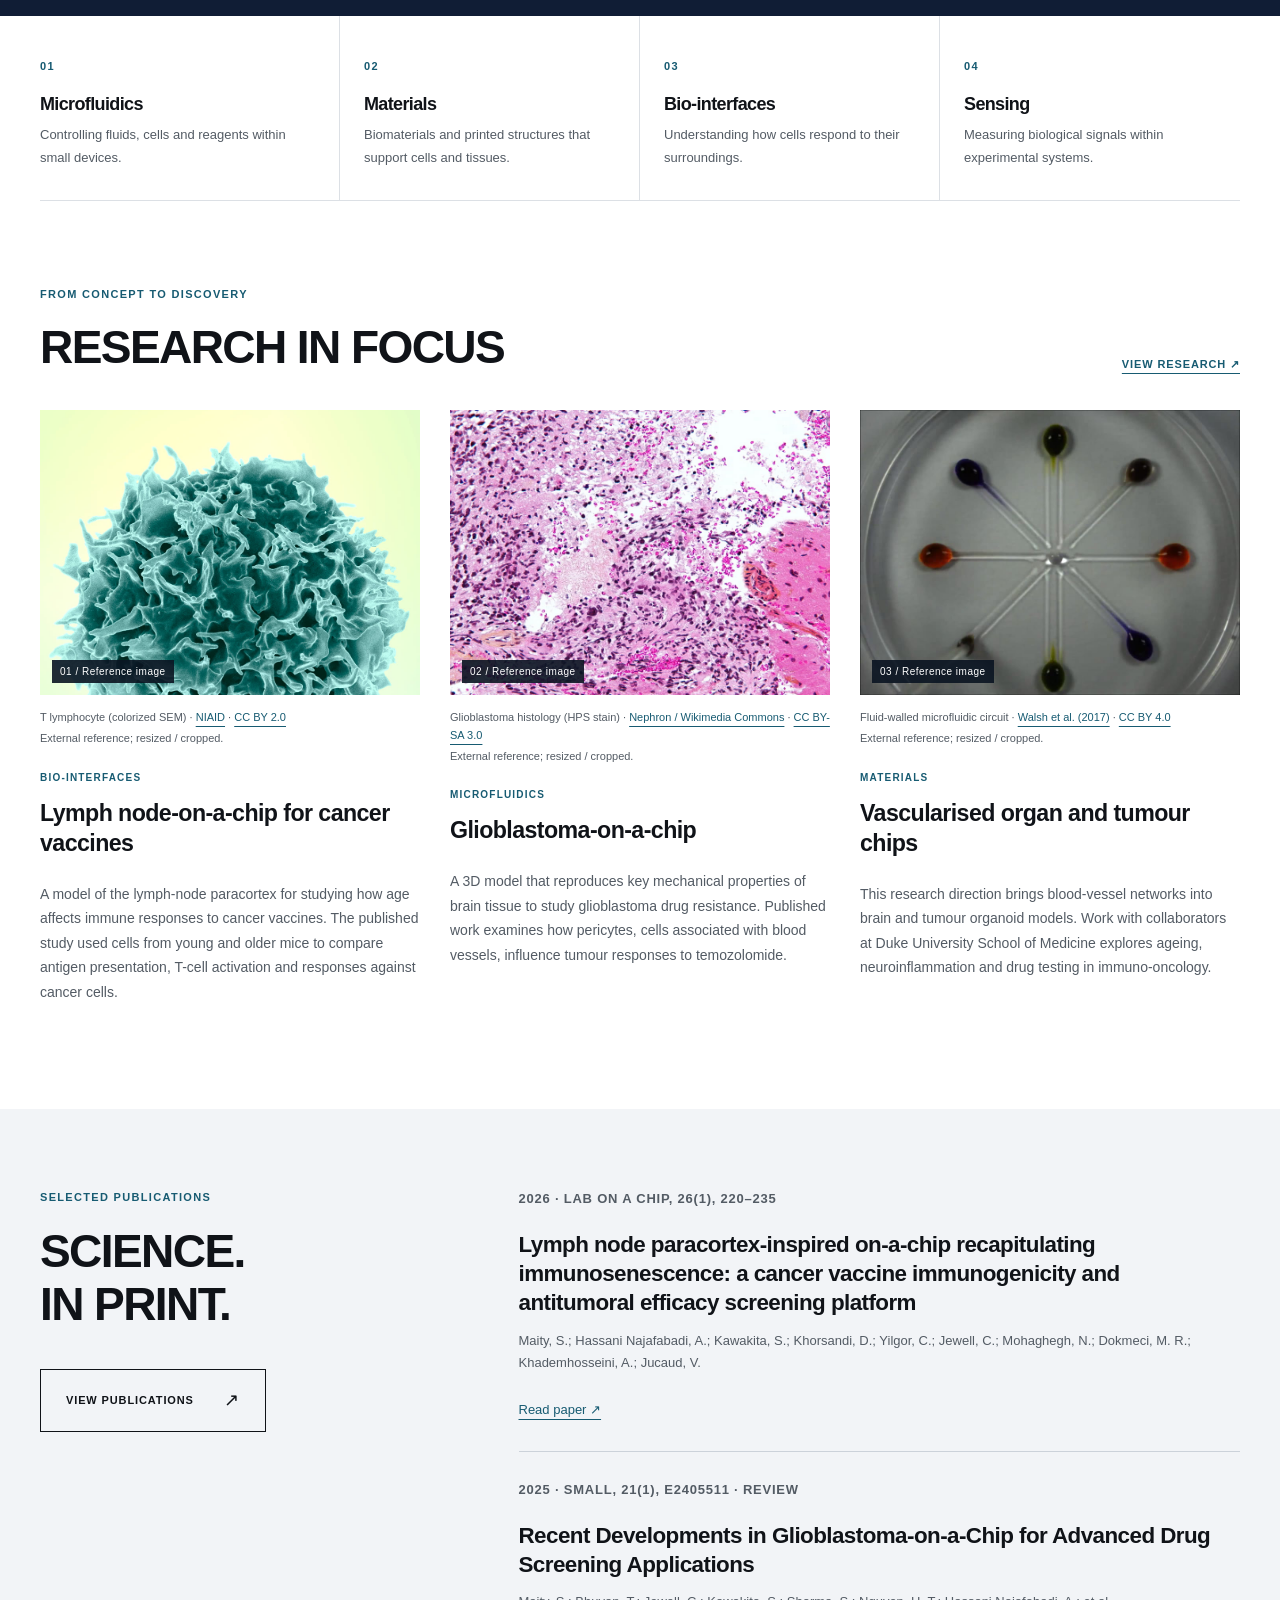
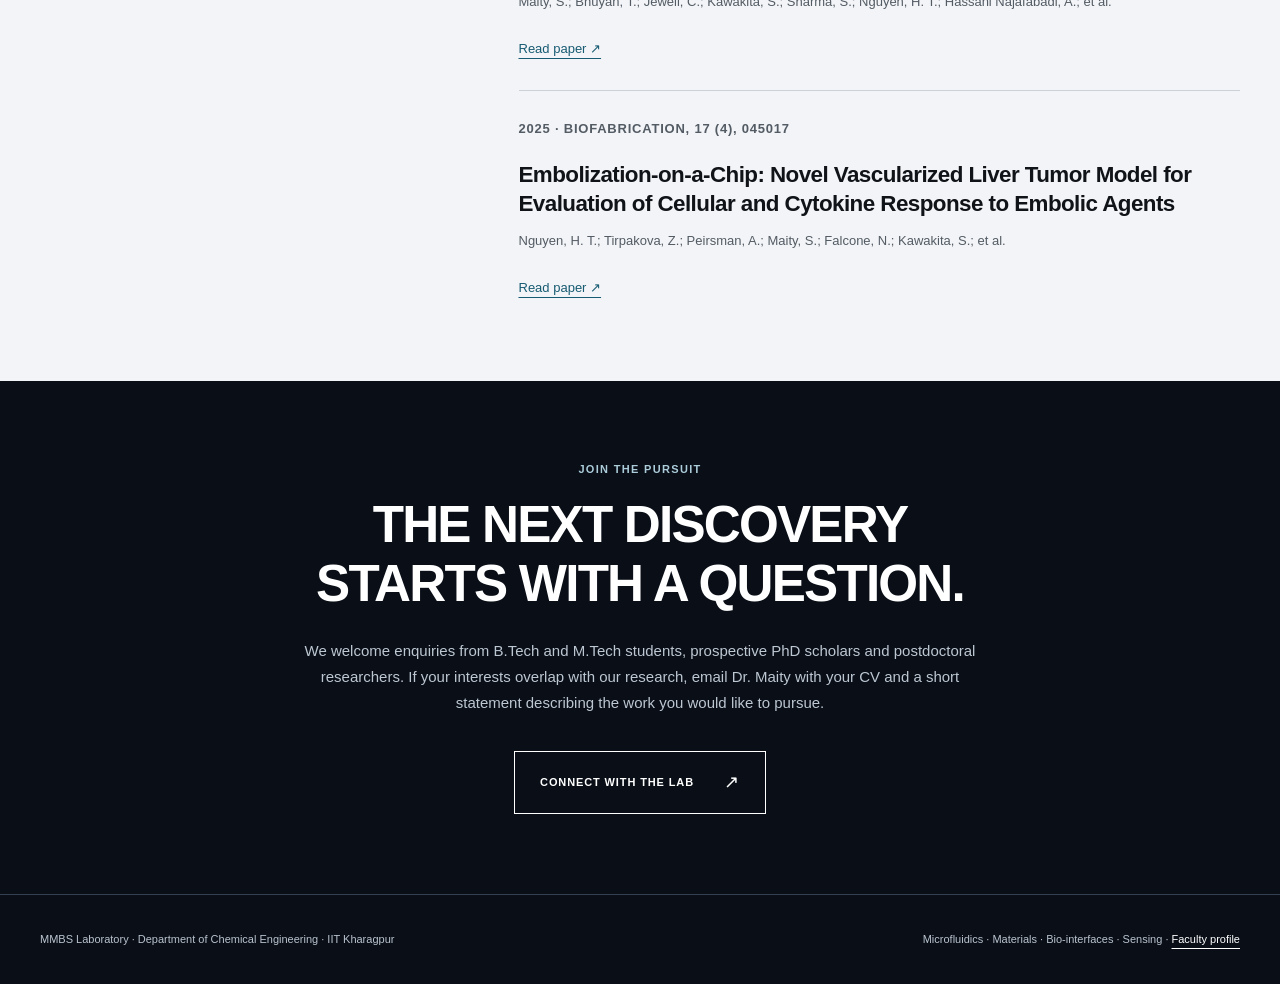
==== commit 8ab0f4b5: "Add media assets and verification scripts - Introduced a new video asset: cell-culture.mp4. - Create" ====
--- a/index.html
+++ b/index.html
@@ -6,15 +6,18 @@
 <meta name="description" content="Microfluidic devices, tissue models and biosensors for biomedical research. MMBS Laboratory, Chemical Engineering, IIT Kharagpur.">
 <title>Home | MMBS Laboratory</title>
 <link rel="icon" href="assets/images/mmbs-logo.png" type="image/png">
-<link rel="stylesheet" href="assets/styles.css">
-<script src="assets/site.js" defer></script>
+<link rel="stylesheet" href="assets/styles.css?v=20261016-header3">
+<script src="assets/hero-video.js?v=20261016-header3" defer></script>
+<script src="assets/site.js?v=20261016-header3" defer></script>
 </head>
 <body data-page="index">
 <a class="skip-link" href="#main">Skip to content</a>
 <header class="site-header"><div class="container header-inner">
-<a class="brand" href="index.html" id="lab-name">MMBS Laboratory</a>
+<a class="lab-emblem" href="index.html?v=20261016-header3" aria-label="MMBS Laboratory home"><img src="assets/images/mmbs-logo.png" alt="MMBS Laboratory emblem" width="116" height="116"></a>
+<div class="header-identity"><a class="brand" href="index.html?v=20261016-header3" id="lab-name">MMBS Laboratory</a><p>Microfluidics &middot; Materials &middot; Bio-interfaces &middot; Sensing</p></div>
+<div class="header-institution"><strong>IIT KHARAGPUR</strong><span>Department of<br>Chemical Engineering</span></div>
 <button class="menu-toggle" aria-label="Open navigation menu" aria-expanded="false" aria-controls="navigation" hidden><span class="menu-icon" aria-hidden="true"><span></span><span></span><span></span></span></button>
-<nav id="navigation" aria-label="Main navigation"><a href="index.html" aria-current="page">Home</a><a href="research.html">Research</a><a href="people.html">People</a><a href="publications.html">Publications</a><a href="news.html">News &amp; highlights</a><a href="contact.html">Contact</a></nav>
+<nav id="navigation" aria-label="Main navigation"><a href="index.html?v=20261016-header3" aria-current="page">About</a><a href="research.html?v=20261016-header3">Research</a><a href="people.html?v=20261016-header3">People</a><a href="publications.html?v=20261016-header3">Publications</a><a href="news.html?v=20261016-header3">News</a><a href="contact.html?v=20261016-header3">Contact</a></nav>
 </div></header>
 <div class="preview-banner" id="notice" hidden></div>
 <main id="main" class="container" tabindex="-1"><p role="status">Loading lab content…</p><noscript>This website needs JavaScript to display its content. Please enable JavaScript in your browser.</noscript></main>
--- a/assets/styles.css
+++ b/assets/styles.css
@@ -1,108 +1,310 @@
-/* Shared editorial identity for all six page shells. */
-:root { color-scheme: light; --ink: #272e2b; --muted: #62675e; --line: #d8d8cb; --accent: #875239; --surface: #efefe6; --paper: #faf9f3; --serif: Georgia, 'Times New Roman', serif; }
+/* MMBS: an institutional masthead with a bold, image-led research presentation. */
+:root { color-scheme: light; --ink: #101318; --muted: #535b64; --line: #dce0e5; --paper: #fff; --surface: #f2f4f7; --navy: #101d35; --accent: #175b72; --ease: cubic-bezier(.16,1,.3,1); }
 * { box-sizing: border-box; }
-.hero > *, .grid > * { min-width: 0; }
-h1, h2, h3, .brand { overflow-wrap: anywhere; }
-body { margin: 0; color: var(--ink); background: var(--paper); font: 16px/1.75 'Segoe UI', system-ui, sans-serif; -webkit-font-smoothing: antialiased; }
+body { margin: 0; background: var(--paper); color: var(--ink); font: 16px/1.75 Arial, Helvetica, sans-serif; -webkit-font-smoothing: antialiased; }
+[hidden] { display: none !important; }
+img { max-width: 100%; }
 a { color: var(--accent); text-underline-offset: 5px; text-decoration-thickness: 1px; }
 a:hover { color: var(--ink); }
-:focus-visible { outline: 2px solid var(--accent); outline-offset: 5px; }
-::selection { background: #dfddc9; color: var(--ink); }
-[hidden] { display: none !important; }
-.container { width: min(1200px, calc(100% - 96px)); margin-inline: auto; }
-.site-header { border-bottom: 1px solid var(--line); }
-.header-inner { display: flex; align-items: center; justify-content: space-between; gap: 32px; padding-block: 28px; flex-wrap: wrap; }
-.brand { display: flex; align-items: center; gap: 13px; max-width: 390px; font: 22px/1.25 var(--serif); letter-spacing: -.5px; color: var(--ink); text-decoration: none; }
-.brand::before { content: ''; flex: 0 0 25px; width: 25px; height: 25px; border: 1px solid var(--accent); border-radius: 50%; background: radial-gradient(circle at center, var(--accent) 0 3px, transparent 3.5px); box-shadow: inset 0 0 0 5px var(--paper), inset 0 0 0 6px var(--accent); }
-nav { display: flex; flex-wrap: wrap; gap: 27px; }
-nav a { position: relative; padding-block: 7px; color: var(--muted); font-size: 13px; text-decoration: none; }
-nav a:hover, nav a[aria-current] { color: var(--ink); }
-nav a[aria-current]::after { content: ''; position: absolute; height: 2px; background: var(--accent); left: 0; right: 0; bottom: 0; }
-.preview-banner { padding: 9px 24px; text-align: center; color: var(--muted); background: var(--surface); font-size: 11px; letter-spacing: .025em; border-bottom: 1px solid var(--line); }
-main { padding-block: 76px 100px; min-height: 70vh; }
-h1, h2, h3 { font-family: var(--serif); font-weight: 400; line-height: 1.15; }
-h1 { font-size: clamp(3rem, 5.8vw, 5.4rem); letter-spacing: -.055em; margin: 0 0 24px; max-width: 850px; }
-h2 { font-size: clamp(1.8rem, 3vw, 2.45rem); letter-spacing: -.035em; margin: 0 0 25px; }
-h3 { font-size: 1.6rem; letter-spacing: -.025em; }
-p { margin-block: 0 18px; }
-.lead { color: var(--muted); font-size: 1.12rem; max-width: 700px; line-height: 1.8; }
-.eyebrow { color: var(--accent); font-size: 10px; letter-spacing: .15em; text-transform: uppercase; font-weight: 600; margin-bottom: 27px; }
-.hero { display: grid; grid-template-columns: 1.2fr 1fr; align-items: center; gap: 70px; padding-block: 12px 32px; }
-.hero h1 { max-width: 650px; }
-.hero .lead { color: var(--accent); font: italic 25px/1.5 var(--serif); }
-.hero > div:first-child > p:not(.eyebrow):not(.lead) { max-width: 540px; color: var(--muted); font-size: 15px; }
-.placeholder { background: var(--surface); display: grid; place-items: center; color: var(--muted); min-height: 230px; padding: 24px; text-align: center; border: 1px solid var(--line); font-size: 12px; }
-.hero .placeholder { position: relative; min-height: 420px; overflow: hidden; padding: 24px; align-items: end; font-size: 10px; letter-spacing: .12em; text-transform: uppercase; background: repeating-linear-gradient(0deg, transparent 0 39px, #d8d8cb55 39px 40px), repeating-linear-gradient(90deg, transparent 0 39px, #d8d8cb55 39px 40px), var(--surface); }
-.hero .placeholder::before, .hero .placeholder::after { content: ''; position: absolute; width: 240px; height: 240px; top: 50%; left: 50%; border: 1px solid #879080; border-radius: 50%; }
-.hero .placeholder::before { transform: translate(-65%, -60%); box-shadow: 0 0 0 22px #efefe680, 0 0 0 23px #a1a58f, 0 0 0 45px #efefe680, 0 0 0 46px #b4b69e; }
-.hero .placeholder::after { transform: translate(-30%, -45%); border-color: var(--accent); background: radial-gradient(circle at 30% 25%, var(--accent) 0 4px, transparent 5px), radial-gradient(circle at 75% 65%, var(--ink) 0 3px, transparent 4px); }
-section { margin-top: 66px; }
-.section-heading { display: flex; justify-content: space-between; align-items: baseline; gap: 16px; flex-wrap: wrap; border-top: 1px solid var(--ink); padding-top: 27px; margin-bottom: 9px; }
-.section-heading > a { font-size: 12px; text-decoration: none; }
-.section-heading > a::after { content: ' ↗'; margin-left: 8px; }
-.grid { display: grid; grid-template-columns: repeat(3, minmax(0, 1fr)); gap: 32px; }
-.card { border-top: 1px solid var(--line); padding: 26px 0 15px; overflow-wrap: anywhere; }
-.card h3 { margin-top: 0; margin-bottom: 17px; }
-.card p { font-size: 14px; color: var(--muted); }
-.card p:last-child { margin-bottom: 0; }
-body[data-page='index'] .research-directions { counter-reset: themes; }
-body[data-page='index'] .research-directions > .card::before { counter-increment: themes; content: counter(themes, decimal-leading-zero); display: block; font-size: 11px; letter-spacing: .08em; color: var(--accent); margin-bottom: 24px; }
-.list-item { padding-block: 27px; border-bottom: 1px solid var(--line); }
-.list-item h3 { margin-block: 8px 12px; max-width: 850px; }
-.list-item p { color: var(--muted); max-width: 850px; font-size: 14px; }
-.meta { color: var(--muted); font-size: 12px; letter-spacing: .03em; }
-time.meta { color: var(--accent); font-variant-numeric: tabular-nums; }
-.portrait { width: 100%; aspect-ratio: 4 / 3; object-fit: cover; min-height: 0; margin-bottom: 24px; }
-.placeholder.portrait { background: linear-gradient(135deg, #eeede2, #e0e3d7); border: 0; font-family: var(--serif); font-style: italic; color: #646c5d; }
-.links { display: flex; gap: 22px; flex-wrap: wrap; font-size: 12px; }
+:focus-visible { outline: 3px solid #2589b0; outline-offset: 5px; }
+::selection { color: white; background: #175b72; }
+.container { width: min(1200px, calc(100% - 80px)); margin-inline: auto; }
+h1, h2, h3, h4 { line-height: 1.15; margin: 0 0 24px; font-weight: 700; letter-spacing: -.035em; overflow-wrap: anywhere; }
+h1 { font-size: clamp(2.7rem, 5.5vw, 4.5rem); }
+h2 { font-size: clamp(2rem, 3.6vw, 3.1rem); }
+h3 { font-size: 1.45rem; line-height: 1.3; letter-spacing: -.025em; }
+p { margin: 0 0 20px; }
+.eyebrow, .meta, .pillar-number, .area-number { font-size: 11px; font-weight: 700; text-transform: uppercase; letter-spacing: .12em; line-height: 1.6; }
+.eyebrow { color: var(--accent); margin-bottom: 18px; }
+.meta { color: var(--muted); letter-spacing: .06em; }
+.standfirst, .lead { font-size: 20px; line-height: 1.65; }
+.button { display: inline-flex; position: relative; justify-content: center; align-items: center; gap: 30px; min-height: 54px; padding: 15px 25px; margin-top: 14px; border: 1px solid currentColor; color: var(--ink); text-decoration: none; text-transform: uppercase; font-size: 11px; font-weight: 700; letter-spacing: .08em; }
+.button::after { content: '↗'; font-size: 18px; font-weight: 400; }
+.button:hover, .button:focus-visible { background: var(--ink); border-color: var(--ink); color: white; }
+.text-link { text-transform: uppercase; font-size: 11px; font-weight: 700; letter-spacing: .08em; }
+.links { display: flex; flex-wrap: wrap; gap: 8px 24px; font-size: 13px; }
+.links a { min-height: 44px; display: inline-flex; align-items: center; overflow-wrap: anywhere; }
 .links:empty { display: none; }
-.button { display: inline-flex; align-items: center; gap: 30px; margin-top: 16px; padding: 12px 0; color: var(--ink); border-bottom: 1px solid var(--accent); font-size: 13px; text-decoration: none; }
-.button::after { content: '↗'; color: var(--accent); font-size: 19px; }
-.button:hover { color: var(--accent); }
-.address { white-space: pre-line; }
-body[data-page='research'] main > section { padding-top: 30px; border-top: 1px solid var(--line); }
-body[data-page='publications'] main > section { display: grid; grid-template-columns: 140px minmax(0, 1fr); column-gap: 35px; border-top: 1px solid var(--ink); padding-top: 24px; }
-body[data-page='publications'] main > section > h2 { grid-column: 1; grid-row: 1; color: var(--accent); font-style: italic; }
-body[data-page='publications'] .list-item { grid-column: 2; padding-top: 0; margin-bottom: 25px; }
-body[data-page='contact'] .card h2 { font-size: 1.65rem; }
-body[data-page='contact'] .card a { overflow-wrap: anywhere; }
-.site-footer { border-top: 1px solid var(--line); padding-block: 32px; color: var(--muted); font-size: 11px; }
-.site-footer .container { display: flex; justify-content: space-between; align-items: baseline; gap: 24px; }
-.site-footer p { margin: 0; }
-.site-footer #footer-name { color: var(--ink); }
-.skip-link { position: absolute; left: 12px; top: -100px; background: var(--paper); padding: 12px; z-index: 2; }
-.skip-link:focus { top: 12px; }
-.menu-toggle { display: none; width: 44px; height: 44px; padding: 10px; border: 1px solid var(--line); background: transparent; color: var(--ink); cursor: pointer; }
-.menu-icon { display: flex; flex-direction: column; justify-content: center; gap: 5px; height: 100%; }
-.menu-icon span { display: block; width: 22px; height: 1px; background: currentColor; }
+/* The prominent lab identity and separate nav follow the reference's hierarchy. */
+.site-header { background: white; }
+.header-inner { display: grid; grid-template-columns: 110px minmax(0,1fr) 185px; align-items: center; gap: 16px 28px; padding-top: 20px; }
+.lab-emblem { display: block; line-height: 0; }
+.lab-emblem img { display: block; width: 96px; height: 96px; object-fit: contain; }
+.header-identity { grid-column: 2; grid-row: 1; min-width: 0; text-align: center; }
+.lab-emblem { grid-column: 1; grid-row: 1; }
+.header-institution { grid-column: 3; grid-row: 1; }
+/* Older cached page shells place the wordmark directly inside the header. */
+.header-inner > .brand { grid-column: 1 / -1; grid-row: 1; display: block; width: 100%; min-width: 0; text-align: center; padding: 18px 0; }
+.brand { font-size: clamp(26px, 3vw, 36px); font-weight: 800; text-transform: uppercase; letter-spacing: -.045em; line-height: 1.1; color: #080b10; text-decoration: none; }
+.header-identity p { font-size: 11px; font-weight: 700; letter-spacing: .045em; text-transform: uppercase; margin: 12px 0 0; }
+.header-institution { border-left: 1px solid var(--line); padding-left: 24px; line-height: 1.45; }
+.header-institution strong { display: block; color: var(--navy); font-size: 16px; letter-spacing: -.03em; }
+.header-institution span { display: block; font-size: 12px; color: var(--muted); margin-top: 5px; }
+nav { grid-column: 1 / -1; display: flex; justify-content: center; gap: 38px; border-top: 1px solid var(--line); padding: 9px 0 12px; }
+nav a { position: relative; padding: 12px 0; font-size: 12px; font-weight: 600; color: var(--ink); text-transform: uppercase; letter-spacing: .06em; text-decoration: none; }
+nav a::after { content: ''; position: absolute; left: 0; right: 0; bottom: 7px; height: 2px; background: var(--ink); transform: scaleX(0); transform-origin: left; }
+nav a[aria-current]::after, nav a:hover::after, nav a:focus-visible::after { transform: scaleX(1); }
+.menu-toggle { display: none; width: 44px; height: 44px; padding: 10px; color: var(--ink); background: white; border: 1px solid var(--line); cursor: pointer; }
+.menu-icon { display: flex; flex-direction: column; gap: 5px; justify-content: center; height: 100%; }
+.menu-icon span { width: 22px; height: 1px; display: block; background: currentColor; }
 .menu-toggle[aria-expanded='true'] .menu-icon span:first-child { transform: translateY(6px) rotate(45deg); }
 .menu-toggle[aria-expanded='true'] .menu-icon span:nth-child(2) { opacity: 0; }
 .menu-toggle[aria-expanded='true'] .menu-icon span:last-child { transform: translateY(-6px) rotate(-45deg); }
-@media (max-width: 1000px) { .container { width: calc(100% - 64px); } .header-inner { gap: 20px; } nav { gap: 20px; } .hero { gap: 35px; } .hero .placeholder { min-height: 360px; } }
-@media (max-width: 800px) { .grid { grid-template-columns: repeat(2, minmax(0, 1fr)); } .hero { grid-template-columns: 1fr; gap: 35px; } .hero .placeholder { min-height: 330px; } .header-inner { padding-block: 20px; } main { padding-block: 50px 70px; } }
-@media (max-width: 600px) { .container { width: calc(100% - 40px); } .header-inner { gap: 15px; } .brand { max-width: 75%; font-size: 19px; } .menu-toggle:not([hidden]) { display: block; } nav { width: 100%; flex-direction: column; gap: 5px; padding-top: 8px; } nav[data-collapsed='true'] { display: none; } nav a { padding-block: 9px; } nav a[aria-current]::after { right: auto; width: 24px; } .grid { grid-template-columns: 1fr; gap: 16px; } main { padding-block: 38px 56px; } h1 { font-size: 3.1rem; } section { margin-top: 44px; } .hero { padding-top: 0; } .hero .placeholder { min-height: 320px; } .preview-banner { font-size: 10px; padding-inline: 20px; } .site-footer .container { flex-direction: column; gap: 8px; } body[data-page='publications'] main > section { grid-template-columns: 1fr; gap: 0; } body[data-page='publications'] main > section > h2 { grid-row: auto; } body[data-page='publications'] .list-item { grid-column: 1; } }
-@media print { body { background: white; color: black; } .container { width: 100%; } .menu-toggle, .preview-banner, .hero .placeholder { display: none !important; } main { padding-block: 24px; } .card, .list-item { break-inside: avoid; } .site-footer { margin-top: 24px; } }
+.skip-link { position: absolute; top: -100px; left: 12px; z-index: 10; background: white; padding: 12px 20px; }
+.skip-link:focus { top: 12px; }
+.preview-banner { padding: 10px 24px; background: var(--surface); color: var(--muted); text-align: center; font-size: 13px; }
+main { padding: 44px 0 80px; min-height: 65vh; }
+section { margin-top: 72px; }
+[id] { scroll-margin-top: 24px; }
+/* Home: scientific imagery, a direct mission and clear paths into the work. */
+body[data-page='index'] main { width: 100%; padding: 0; }
+.home-hero { position: relative; isolation: isolate; margin: 0; min-height: 590px; display: flex; align-items: flex-end; background: #071019; color: white; overflow: hidden; }
+.hero-imagery { position: absolute; inset: 0; z-index: -2; display: grid; grid-template-columns: 1.6fr 1fr; gap: 3px; }
+.hero-imagery img { display: block; width: 100%; height: 100%; object-fit: cover; }
+.hero-primary { min-height: 0; filter: saturate(.7); }
+.hero-details { display: grid; grid-template-rows: 1fr 1fr; min-height: 0; gap: 3px; }
+.hero-details img { min-height: 0; filter: saturate(.65); }
+.home-hero::after { content: ''; position: absolute; inset: 0; z-index: -1; background: linear-gradient(90deg, #050d17ad, #050d1722 72%), linear-gradient(0deg, #050d17e6, transparent 75%); }
+.home-masthead { width: min(1200px, calc(100% - 80px)); margin: 0 auto; padding: 96px 0 110px; }
+.home-masthead .eyebrow { color: #d6e2e9; }
+.home-masthead h1 { text-transform: uppercase; font-size: clamp(2.8rem, 5.2vw, 4.5rem); line-height: 1.02; max-width: 780px; letter-spacing: -.025em; }
+.home-hero .button, .home-introduction .button, .home-invitation .button { color: white; }
+.home-hero .button:hover, .home-hero .button:focus-visible, .home-introduction .button:hover, .home-introduction .button:focus-visible, .home-invitation .button:hover, .home-invitation .button:focus-visible { color: var(--navy); background: white; border-color: white; }
+.hero-footnote { position: absolute; bottom: 18px; left: max(40px, calc((100% - 1200px) / 2)); right: max(40px, calc((100% - 1200px) / 2)); display: flex; gap: 24px; align-items: center; color: #c4cdd6; font-size: 10px; letter-spacing: .06em; text-transform: uppercase; }
+.hero-footnote span:first-child { margin-right: auto; }
+.hero-footnote a { display: grid; place-items: center; min-width: 44px; min-height: 44px; color: white; font-size: 25px; text-decoration: none; }
+.home-introduction { margin: 0; padding: 85px max(40px, calc((100% - 1120px) / 2)); display: grid; grid-template-columns: 270px minmax(0,1fr); gap: 80px; align-items: center; background: var(--navy); color: white; }
+.mission-mark { text-align: center; }
+.mission-mark img { width: 230px; height: 230px; object-fit: contain; background: white; }
+.mission-mark p { margin: 24px 0 0; font-size: 10px; }
+.home-introduction .eyebrow, .home-invitation .eyebrow { color: #acccda; }
+.home-introduction h2 { font-size: clamp(1.9rem, 3vw, 2.6rem); }
+.home-introduction p:not(.eyebrow) { color: #d2dbe6; font-size: 15px; }
+.home-introduction .home-standfirst { color: white !important; font-size: 18px !important; }
+.research-pillars { max-width: 1200px; width: calc(100% - 80px); margin: 0 auto; display: grid; grid-template-columns: repeat(4,minmax(0,1fr)); border-bottom: 1px solid var(--line); }
+.research-pillars > div { padding: 35px 24px 30px; border-right: 1px solid var(--line); }
+.research-pillars > div:first-child { padding-left: 0; }
+.research-pillars > div:last-child { border-right: 0; }
+.pillar-number { color: var(--accent); }
+.research-pillars h2 { font-size: 18px; margin: 15px 0 10px; }
+.research-pillars p { font-size: 13px; color: var(--muted); margin: 0; }
+.home-studies { width: min(1200px, calc(100% - 80px)); margin: 85px auto; }
+.home-section-title, .section-heading { display: flex; justify-content: space-between; align-items: end; flex-wrap: wrap; gap: 24px; margin-bottom: 36px; }
+.home-section-title h2 { margin: 0; text-transform: uppercase; }
+.study-grid, .journal-grid { display: grid; grid-template-columns: repeat(3,minmax(0,1fr)); gap: 30px; }
+.study-image { display: block; position: relative; overflow: hidden; background: #10211d; margin-bottom: 26px; }
+.study-image img { width: 100%; aspect-ratio: 4 / 3; object-fit: cover; display: block; }
+.study-image span { position: absolute; left: 12px; bottom: 12px; padding: 3px 8px; color: white; background: #0a1422e6; font-size: 10px; letter-spacing: .05em; }
+.study .eyebrow { font-size: 10px; margin-bottom: 12px; }
+.study h3 a { color: var(--ink); text-decoration: none; }
+.study h3 a:hover { color: var(--accent); }
+.study > p:not(.eyebrow) { font-size: 14px; color: var(--muted); }
+.home-publications { display: grid; grid-template-columns: minmax(0,.7fr) minmax(0,1.3fr); gap: 90px; padding: 80px max(40px, calc((100% - 1200px) / 2)); background: var(--surface); margin: 0; }
+.home-publications h2 { text-transform: uppercase; }
+.home-publications article + article { border-top: 1px solid #ccd2da; padding-top: 28px; margin-top: 28px; }
+.home-publications article h3 { font-size: 1.4rem; margin-bottom: 12px; }
+.home-publications article p, .home-publications article a { font-size: 13px; }
+.home-publications article p { color: var(--muted); }
+.home-invitation { text-align: center; background: #090e17; color: white; padding: 80px 40px; margin: 0; }
+.home-invitation h2 { text-transform: uppercase; font-size: clamp(2rem,4vw,3.6rem); }
+.home-invitation > p:not(.eyebrow) { max-width: 700px; margin: 0 auto 20px; color: #bdc7d2; font-size: 15px; }
+/* Inner pages use the same direct hierarchy, with generous reading space. */
+.page-masthead { padding: 0 0 30px; border-bottom: 1px solid var(--line); margin-bottom: 40px; }
+.page-title { display: grid; grid-template-columns: minmax(0,1.1fr) minmax(0,1fr); gap: 40px; align-items: end; }
+.page-title h1 { font-size: clamp(2rem, 3.6vw, 3.1rem); text-transform: uppercase; margin: 0; }
+.page-title p { color: var(--muted); font-size: 15px; margin: 0; }
+.section-intro { display: grid; grid-template-columns: 1fr 1.25fr; gap: 70px; margin-bottom: 40px; }
+.section-intro p { color: var(--muted); }
+.section-intro .eyebrow { color: var(--accent); }
+.research-features { margin-top: 0; }
+.research-feature { display: grid; grid-template-columns: 1fr 1fr; gap: 70px; align-items: center; margin-bottom: 80px; }
+.research-feature:nth-child(even) figure { order: 2; }
+.research-feature figure, .journal-grid figure { margin: 0; background: #0b1420; }
+.research-feature img { width: 100%; aspect-ratio: 1.15; display: block; object-fit: cover; }
+.research-feature figcaption, .journal-grid figcaption { padding: 10px 15px; color: #c5d0dc; font-size: 10px; letter-spacing: .04em; }
+.research-feature h2 { font-size: clamp(1.8rem,3vw,2.5rem); }
+.research-feature p:not(.eyebrow) { color: var(--muted); }
+.research-feature a { display: inline-block; padding: 10px 0; font-size: 13px; }
+.research-directory, .people-invitation, .opportunity-section { border-top: 1px solid var(--line); padding-top: 60px; }
+.area-grid { display: grid; grid-template-columns: 1fr 1fr; gap: 40px 60px; }
+.area-grid article { display: grid; grid-template-columns: 30px 1fr; gap: 16px; border-top: 1px solid var(--line); padding-top: 25px; }
+.area-number { color: var(--accent); }
+.area-grid h3 { font-size: 20px; margin-bottom: 12px; }
+.area-grid p { color: var(--muted); font-size: 14px; }
+.people-group { margin-top: 0; }
+.person-card { display: grid; grid-template-columns: 300px minmax(0,1fr); gap: 60px; padding: 0 0 40px; }
+.person-card:not(:has(.portrait)) { grid-template-columns: 1fr; }
+.portrait { width: 100%; aspect-ratio: 854 / 1280; object-fit: contain; align-self: start; }
+.person-card h3 { font-size: 32px; }
+.person-card p { color: var(--muted); }
+.person-card h4 { font-size: 15px; letter-spacing: 0; margin-top: 30px; }
+.timeline { list-style: none; margin: 0 0 24px; padding: 0; }
+.timeline li { display: grid; grid-template-columns: 140px 1fr; gap: 20px; border-top: 1px solid var(--line); padding: 12px 0; font-size: 13px; }
+.timeline strong { color: var(--accent); }
+.opportunity-grid { display: grid; grid-template-columns: repeat(4,minmax(0,1fr)); gap: 30px; }
+.opportunity-grid article { border-top: 2px solid var(--navy); padding-top: 24px; }
+.opportunity-grid h3 { font-size: 20px; }
+.opportunity-grid p { font-size: 14px; color: var(--muted); }
+.join-action { font-size: 14px; }
+.archive-links { justify-content: flex-end; margin: -25px 0 35px; }
+.publication-year { display: grid; grid-template-columns: 160px minmax(0,1fr); gap: 50px; margin-top: 50px; padding-top: 35px; border-top: 1px solid var(--line); }
+.publication-year h2 { font-size: 45px; }
+.publication-entry + .publication-entry { border-top: 1px solid var(--line); padding-top: 30px; margin-top: 30px; }
+.publication-entry h3 { font-size: 24px; }
+.publication-entry p { color: var(--muted); font-size: 15px; }
+.publication-entry .publication-authors { font-size: 13px; }
+.journal-note { background: var(--surface); padding: 28px; display: grid; grid-template-columns: 180px 1fr; gap: 24px; }
+.journal-note p { margin: 0; }
+.journal-highlights { margin-bottom: 70px; }
+.journal-grid img { width: 100%; aspect-ratio: 4 / 3; display: block; object-fit: cover; }
+.journal-grid figure { margin-bottom: 25px; }
+.journal-grid p:not(.eyebrow) { font-size: 14px; color: var(--muted); }
+.journal-grid a { font-size: 13px; }
+.news-journal .list-item { padding: 28px 0; border-top: 1px solid var(--line); }
+.news-journal h3 { margin-top: 10px; }
+body[data-page='news'] .home-invitation { margin-bottom: -100px; }
+.contact-feature { display: grid; grid-template-columns: 1fr 1fr; gap: 70px; align-items: center; margin-top: 0; }
+.location-panel { padding: 48px; background: var(--navy); color: white; position: relative; }
+.location-panel .eyebrow { color: #acccda; }
+.location-panel h2 { font-size: clamp(3rem,5vw,4.6rem); text-transform: uppercase; }
+.address { white-space: pre-line; font-size: 14px; }
+.location-mark { position: absolute; bottom: 25px; right: 30px; font-size: 30px; }
+.contact-details .standfirst { font-size: 18px; color: var(--muted); }
+.contact-email { margin: 30px 0; font-size: 21px; }
+.site-footer { background: #090e17; color: #bac3ce; padding: 35px 0; border-top: 1px solid #344052; font-size: 11px; }
+.site-footer .container { display: flex; justify-content: space-between; gap: 30px; }
+.site-footer p { margin: 0; }
+.site-footer a { color: white; }
+.empty-state { padding: 30px 0; }
+.page-title > *, .section-intro > *, .research-feature > *, .contact-feature > *, .person-card > *, .publication-year > *, .home-publications > *, .study-grid > *, .journal-grid > * { min-width: 0; }
+p, .contact-email, .links { overflow-wrap: anywhere; }
+.brand { overflow-wrap: normal; word-break: normal; }
+@media (prefers-reduced-motion: no-preference) {
+  html { scroll-behavior: smooth; }
+  nav a::after { transition: transform 250ms var(--ease); }
+  .button { transition: background-color 250ms, color 250ms, transform 250ms var(--ease); }
+  .button:hover, .button:focus-visible { transform: translateY(-3px); }
+  .button:active { transform: translateY(1px); }
+  .button::after { transition: transform 250ms var(--ease); }
+  .button:hover::after, .button:focus-visible::after { transform: translate(4px,-4px); }
+  .study-image img { transition: transform 650ms var(--ease); }
+  .study-image:hover img, .study-image:focus-visible img { transform: scale(1.06); }
+  .menu-icon span { transition: transform 180ms, opacity 180ms; }
+}
+@media (max-width: 1000px) {
+  .header-inner { grid-template-columns: 100px 1fr 150px; column-gap: 20px; }
+  .lab-emblem img { width: 90px; height: 90px; }
+  .brand { font-size: 32px; }
+  .header-identity p { font-size: 9px; }
+  .header-institution { padding-left: 16px; }
+  .header-institution strong { font-size: 14px; }
+  nav { gap: 28px; }
+  .home-introduction { gap: 45px; grid-template-columns: 220px 1fr; }
+  .home-publications, .research-feature, .contact-feature, .section-intro { gap: 40px; }
+  .person-card { grid-template-columns: 250px 1fr; gap: 40px; }
+  .opportunity-grid { grid-template-columns: 1fr 1fr; }
+}
+@media (max-width: 800px) {
+  .container, .home-masthead, .home-studies { width: calc(100% - 48px); }
+  .header-inner { grid-template-columns: 75px 1fr; }
+  .lab-emblem img { width: 75px; height: 75px; }
+  .header-institution { display: none; }
+  .brand { font-size: 32px; }
+  .header-identity p { font-size: 10px; }
+  nav { gap: 23px; }
+  nav a { font-size: 11px; }
+  .home-hero { min-height: 520px; }
+  .home-masthead { padding: 80px 0 110px; }
+  .hero-footnote { left: 24px; right: 24px; }
+  .hero-footnote span:first-child { display: none; }
+  .hero-footnote span:nth-child(2) { margin-right: auto; }
+  .home-introduction { padding: 60px 24px; grid-template-columns: 1fr; gap: 32px; }
+  .mission-mark { display: flex; align-items: center; text-align: left; gap: 24px; }
+  .mission-mark img { width: 105px; height: 105px; }
+  .mission-mark p { margin: 0; }
+  .research-pillars { width: calc(100% - 48px); grid-template-columns: 1fr 1fr; }
+  .research-pillars > div:nth-child(2) { border-right: 0; }
+  .research-pillars > div:nth-child(3) { padding-left: 0; }
+  .research-pillars > div:nth-child(n+3) { border-top: 1px solid var(--line); }
+  .study-grid, .journal-grid { gap: 20px; }
+  .home-publications { padding: 60px 24px; gap: 36px; grid-template-columns: 1fr; }
+  .home-publications h2 br { display: none; }
+  .page-title, .section-intro { grid-template-columns: 1fr; gap: 24px; }
+  .research-feature, .contact-feature { grid-template-columns: 1fr; gap: 28px; }
+  .research-feature:nth-child(even) figure { order: 0; }
+  .research-feature img { aspect-ratio: 16 / 9; }
+  .person-card { grid-template-columns: 200px 1fr; gap: 28px; }
+  .publication-year { grid-template-columns: 100px 1fr; gap: 25px; }
+  .site-footer .container { flex-direction: column; gap: 12px; }
+}
+@media (max-width: 600px) {
+  .header-inner { grid-template-columns: 56px minmax(0,1fr) 44px; padding-block: 18px; gap: 16px 12px; }
+  .lab-emblem img { width: 56px; height: 56px; }
+  .header-identity { text-align: left; }
+  .brand { font-size: 23px; line-height: 1; }
+  .header-identity p { font-size: 9px; line-height: 1.5; margin-top: 6px; }
+  .menu-toggle:not([hidden]) { display: block; grid-column: 3; grid-row: 1; }
+  .header-inner > .brand { grid-column: 1 / 3; text-align: left; padding: 0; }
+  nav { flex-direction: column; align-items: stretch; gap: 0; padding: 10px 0 0; }
+  nav[data-collapsed='true'] { display: none; }
+  nav a { padding: 12px 0; min-height: 44px; }
+  nav a::after { right: auto; width: 30px; bottom: 5px; }
+  main { padding: 40px 0 65px; }
+  section { margin-top: 50px; }
+  .home-hero { min-height: 510px; }
+  .hero-imagery { grid-template-columns: 1fr; }
+  .hero-details { display: none; }
+  .home-masthead h1 { font-size: clamp(2.5rem,10vw,3.8rem); }
+  .home-masthead .eyebrow { font-size: 10px; }
+  .hero-footnote { font-size: 9px; gap: 10px; }
+  .home-introduction { padding-block: 48px; }
+  .research-pillars > div { padding: 25px 14px; }
+  .research-pillars h2 { font-size: 17px; }
+  .home-studies { margin-block: 55px; }
+  .study-grid, .journal-grid { grid-template-columns: 1fr; gap: 35px; }
+  .study-image img { aspect-ratio: 16 / 10; }
+  .home-invitation { padding: 55px 24px; }
+  .page-masthead { margin-bottom: 40px; padding-bottom: 30px; }
+  .page-title h1 { font-size: clamp(2rem,8.5vw,3rem); }
+  .area-grid, .opportunity-grid, .person-card { grid-template-columns: 1fr; }
+  .portrait { max-width: 300px; }
+  .timeline li { grid-template-columns: 1fr; gap: 4px; }
+  .publication-year { grid-template-columns: 1fr; gap: 10px; }
+  .publication-year h2 { font-size: 36px; }
+  .publication-entry h3 { font-size: 22px; }
+  .journal-note { grid-template-columns: 1fr; gap: 12px; padding: 24px; }
+  .location-panel { padding: 30px; }
+  .contact-email { font-size: 19px; }
+  body[data-page='news'] .home-invitation { margin-bottom: -65px; }
+}
+@media (max-width: 380px) {
+  .brand { font-size: 20px; }
+  .header-identity p { font-size: 8px; }
+  .research-pillars { grid-template-columns: 1fr; }
+  .research-pillars > div { padding-inline: 0; border-right: 0; border-top: 1px solid var(--line); }
+}
+@media print {
+  body { background: white; color: black; }
+  .container { width: 100%; }
+  nav, .menu-toggle, .button, .hero-footnote, .preview-banner { display: none !important; }
+  .home-hero { min-height: 300px; }
+  .home-introduction, .home-publications, .home-invitation, .location-panel, .site-footer { background: white; color: black; padding: 25px 0; }
+  .home-introduction p, .home-invitation p, .location-panel p { color: black !important; }
+  .research-feature, .person-card, .publication-entry { break-inside: avoid; }
+  main { padding-block: 25px; }
+}
 
-/* Content extensions share the same editorial system. */
-p.meta, .card p.meta, .list-item p.meta { font-size: 12px; }
-.list-item, .lead, .preview-banner, .site-footer p { min-width: 0; overflow-wrap: anywhere; }
-.hero-image { display: block; width: 100%; max-height: 440px; object-fit: contain; padding: 30px; background: var(--surface); border: 1px solid var(--line); }
-blockquote { margin: 48px 0 0; padding: 30px 0 30px 28px; border-left: 2px solid var(--accent); max-width: 850px; }
-blockquote p { font: italic clamp(1.4rem, 3vw, 2rem)/1.5 var(--serif); }
-blockquote cite { font-size: 12px; color: var(--muted); font-style: normal; }
-.pillars { grid-template-columns: repeat(4, minmax(0, 1fr)); margin-top: 30px; }
-.card p.tag { font-size: 10px; text-transform: uppercase; letter-spacing: .09em; color: var(--accent); }
-.person-card { display: grid; grid-template-columns: minmax(180px, 280px) minmax(0, 1fr); gap: 40px; }
-.person-card:not(:has(.portrait)) { grid-template-columns: 1fr; }
-.person-card .portrait { aspect-ratio: 3 / 4; }
-.person-card h4 { font-size: 12px; font-weight: 600; margin-top: 28px; }
-.timeline { list-style: none; padding: 0; margin: 0 0 24px; }
-.timeline li { display: grid; grid-template-columns: 140px minmax(0, 1fr); gap: 20px; border-top: 1px solid var(--line); padding-block: 12px; font-size: 13px; }
-.timeline strong { font-weight: 500; color: var(--accent); }
-.timeline span { color: var(--muted); }
-.contact-grid { grid-template-columns: repeat(2, minmax(0, 1fr)); }
-.join-action { margin-top: 24px; font-size: 13px; }
-.empty-state { padding-block: 24px; color: var(--muted); }
-@media (max-width: 800px) { .pillars { grid-template-columns: repeat(2, minmax(0, 1fr)); } .person-card { gap: 24px; grid-template-columns: 200px minmax(0, 1fr); } }
-@media (max-width: 600px) { .pillars, .contact-grid, .person-card { grid-template-columns: 1fr; } .person-card .portrait { max-width: 280px; } .timeline li { grid-template-columns: 1fr; gap: 4px; } .hero-image { max-height: 340px; padding: 20px; } }
-@media print { #navigation { display: none !important; } .hero-image { max-height: 240px; } }
+/* Locally hosted, credited microscopy with optional muted playback. */
+.hero-imagery video { width: 100%; height: 100%; min-height: 0; object-fit: cover; display: block; }
+.hero-primary, .hero-details img { filter: none; }
+.hero-media-toggle { min-height: 44px; padding: 9px 14px; border: 1px solid #aebdcb; color: white; background: #0b1420; font: 11px/1.5 Arial, sans-serif; text-transform: uppercase; letter-spacing: .06em; cursor: pointer; white-space: nowrap; }
+.hero-media-toggle:hover, .hero-media-toggle:focus-visible { background: white; color: var(--navy); }
+.hero-media-toggle:disabled { cursor: default; opacity: .7; }
+.hero-credit { padding: 14px max(24px, calc((100% - 1200px) / 2)); background: #f2f4f7; color: var(--muted); font-size: 11px; line-height: 1.7; }
+.hero-credit p { margin: 0; }
+.study p.media-credit { font-size: 11px; line-height: 1.6; margin: -12px 0 22px; color: var(--muted); }
+.media-context { display: block; margin-top: 3px; }
+.research-feature figcaption, .journal-grid figcaption { font-size: 11px; line-height: 1.65; }
+.research-feature figcaption a, .journal-grid figcaption a { color: #c6e4ef; font-size: inherit; padding: 0; margin: 0; display: inline; }
+@media (max-width: 600px) { .hero-footnote span:nth-child(2) { max-width: 150px; } .hero-footnote { gap: 8px; } .hero-media-toggle { font-size: 10px; padding-inline: 10px; } }
+@media print { .hero-media-toggle { display: none; } }
